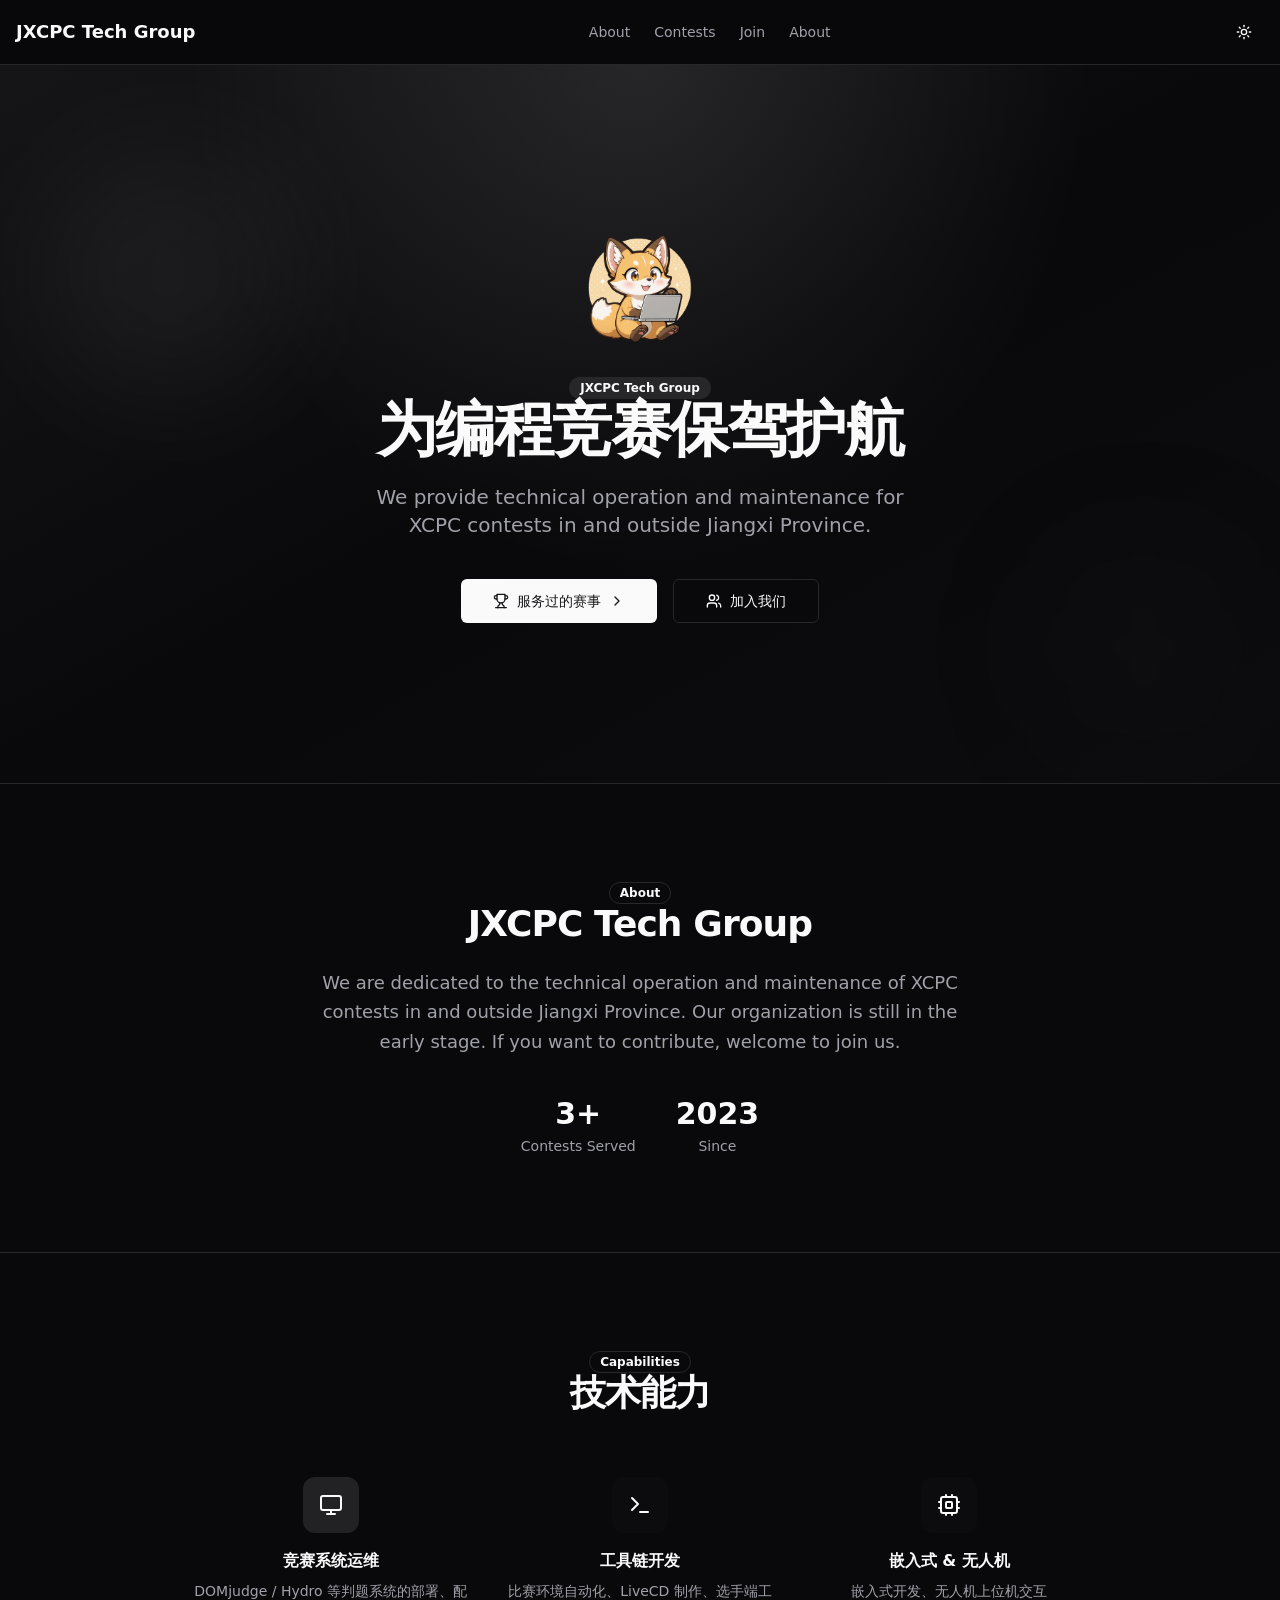
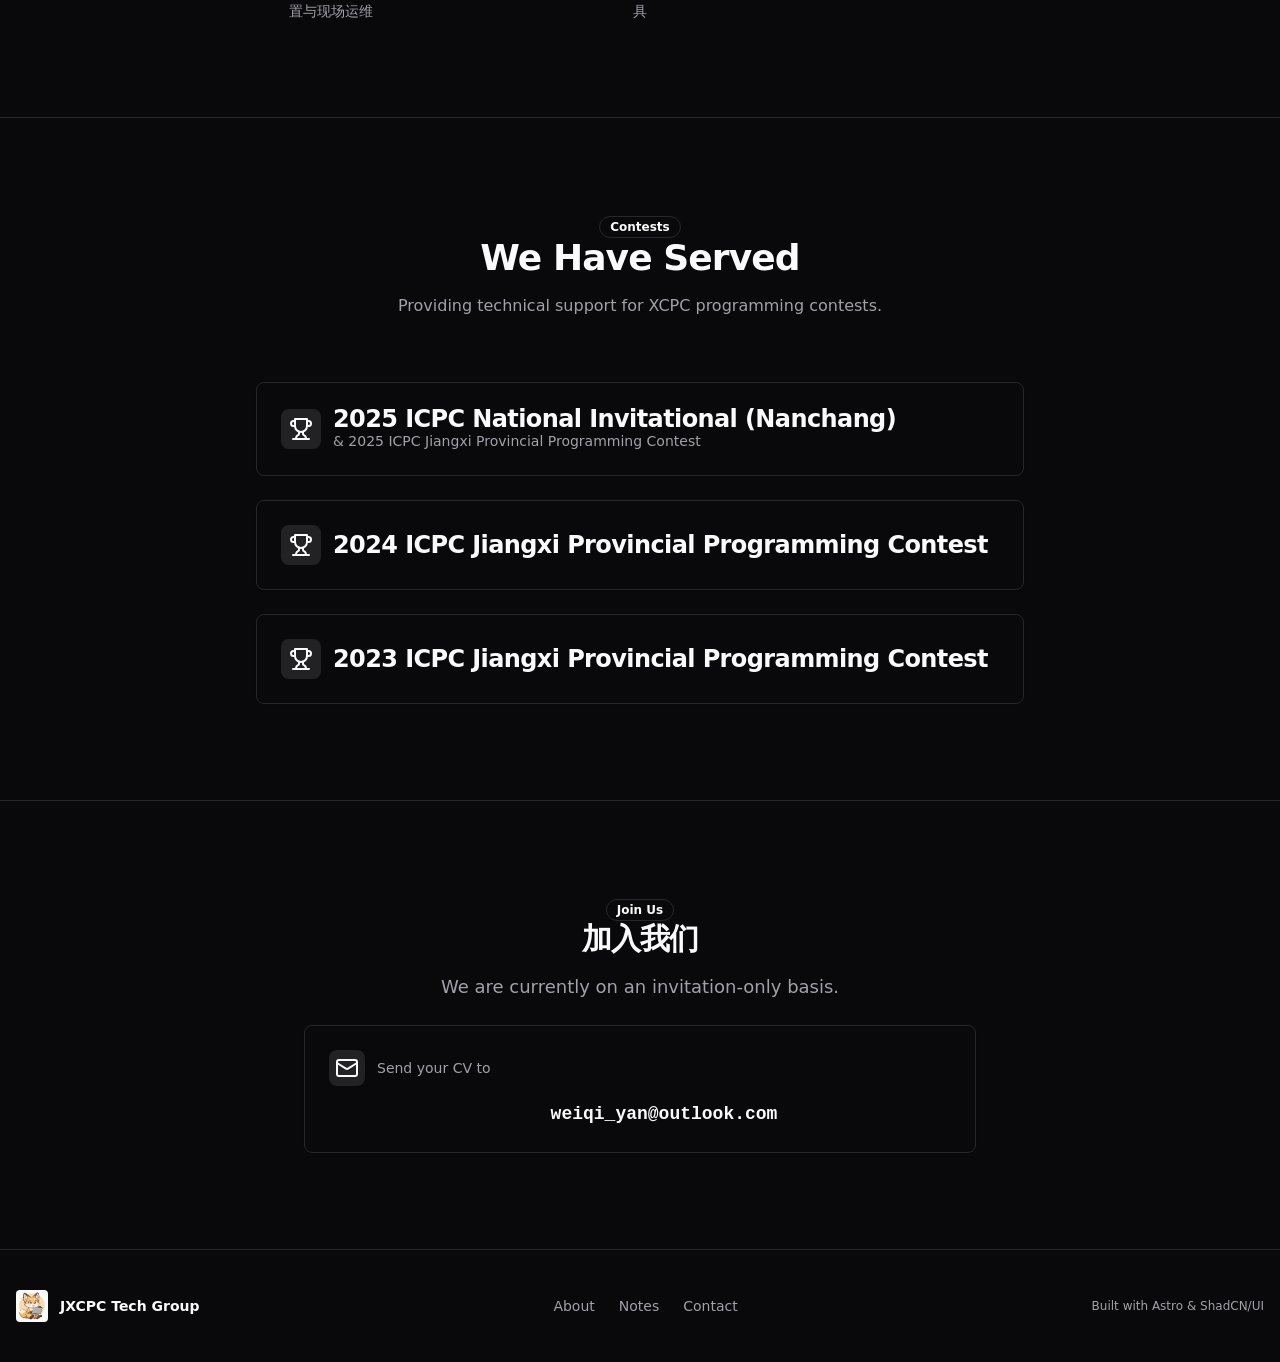
==== index.html @ 52842a0a "deploy: ci: trigger deployment test microlyr/FOXOps-dev@e38466670fc42e8134870700d2d52cbead68cd26" ====
<!DOCTYPE html><html lang="zh-CN" class="dark"> <head><meta charset="UTF-8"><meta name="viewport" content="width=device-width, initial-scale=1.0"><meta name="description" content="JXCPC Tech Group — Technical operations for XCPC programming contests in Jiangxi Province"><title>JXCPC Tech Group</title><link rel="icon" type="image/svg+xml" href="/favicon.svg"><script>
      const t = localStorage.getItem('theme');
      if (t === 'light') document.documentElement.classList.remove('dark');
    </script><link rel="stylesheet" href="/_astro/about.Cbs96BTt.css"></head> <body class="min-h-screen bg-background text-foreground antialiased">  <header class="sticky top-0 z-50 w-full border-b bg-background/95 backdrop-blur supports-[backdrop-filter]:bg-background/60"> <div class="container mx-auto flex h-16 items-center justify-between px-4"> <a href="/" class="flex items-center gap-2 font-bold text-lg"> <span>JXCPC Tech Group</span> </a> <nav class="hidden md:flex items-center gap-6 text-sm font-medium text-muted-foreground"> <a href="/#about" class="hover:text-foreground transition-colors">About</a> <a href="/#contests" class="hover:text-foreground transition-colors">Contests</a> <a href="/#join" class="hover:text-foreground transition-colors">Join</a> <a href="/about" class="hover:text-foreground transition-colors">About</a> </nav> <div class="flex items-center gap-2"> <style>astro-island,astro-slot,astro-static-slot{display:contents}</style><script>(()=>{var e=async t=>{await(await t())()};(self.Astro||(self.Astro={})).load=e;window.dispatchEvent(new Event("astro:load"));})();;(()=>{var A=Object.defineProperty;var g=(i,o,a)=>o in i?A(i,o,{enumerable:!0,configurable:!0,writable:!0,value:a}):i[o]=a;var d=(i,o,a)=>g(i,typeof o!="symbol"?o+"":o,a);{let i={0:t=>m(t),1:t=>a(t),2:t=>new RegExp(t),3:t=>new Date(t),4:t=>new Map(a(t)),5:t=>new Set(a(t)),6:t=>BigInt(t),7:t=>new URL(t),8:t=>new Uint8Array(t),9:t=>new Uint16Array(t),10:t=>new Uint32Array(t),11:t=>1/0*t},o=t=>{let[l,e]=t;return l in i?i[l](e):void 0},a=t=>t.map(o),m=t=>typeof t!="object"||t===null?t:Object.fromEntries(Object.entries(t).map(([l,e])=>[l,o(e)]));class y extends HTMLElement{constructor(){super(...arguments);d(this,"Component");d(this,"hydrator");d(this,"hydrate",async()=>{var b;if(!this.hydrator||!this.isConnected)return;let e=(b=this.parentElement)==null?void 0:b.closest("astro-island[ssr]");if(e){e.addEventListener("astro:hydrate",this.hydrate,{once:!0});return}let c=this.querySelectorAll("astro-slot"),n={},h=this.querySelectorAll("template[data-astro-template]");for(let r of h){let s=r.closest(this.tagName);s!=null&&s.isSameNode(this)&&(n[r.getAttribute("data-astro-template")||"default"]=r.innerHTML,r.remove())}for(let r of c){let s=r.closest(this.tagName);s!=null&&s.isSameNode(this)&&(n[r.getAttribute("name")||"default"]=r.innerHTML)}let p;try{p=this.hasAttribute("props")?m(JSON.parse(this.getAttribute("props"))):{}}catch(r){let s=this.getAttribute("component-url")||"<unknown>",v=this.getAttribute("component-export");throw v&&(s+=` (export ${v})`),console.error(`[hydrate] Error parsing props for component ${s}`,this.getAttribute("props"),r),r}let u;await this.hydrator(this)(this.Component,p,n,{client:this.getAttribute("client")}),this.removeAttribute("ssr"),this.dispatchEvent(new CustomEvent("astro:hydrate"))});d(this,"unmount",()=>{this.isConnected||this.dispatchEvent(new CustomEvent("astro:unmount"))})}disconnectedCallback(){document.removeEventListener("astro:after-swap",this.unmount),document.addEventListener("astro:after-swap",this.unmount,{once:!0})}connectedCallback(){if(!this.hasAttribute("await-children")||document.readyState==="interactive"||document.readyState==="complete")this.childrenConnectedCallback();else{let e=()=>{document.removeEventListener("DOMContentLoaded",e),c.disconnect(),this.childrenConnectedCallback()},c=new MutationObserver(()=>{var n;((n=this.lastChild)==null?void 0:n.nodeType)===Node.COMMENT_NODE&&this.lastChild.nodeValue==="astro:end"&&(this.lastChild.remove(),e())});c.observe(this,{childList:!0}),document.addEventListener("DOMContentLoaded",e)}}async childrenConnectedCallback(){let e=this.getAttribute("before-hydration-url");e&&await import(e),this.start()}async start(){let e=JSON.parse(this.getAttribute("opts")),c=this.getAttribute("client");if(Astro[c]===void 0){window.addEventListener(`astro:${c}`,()=>this.start(),{once:!0});return}try{await Astro[c](async()=>{let n=this.getAttribute("renderer-url"),[h,{default:p}]=await Promise.all([import(this.getAttribute("component-url")),n?import(n):()=>()=>{}]),u=this.getAttribute("component-export")||"default";if(!u.includes("."))this.Component=h[u];else{this.Component=h;for(let f of u.split("."))this.Component=this.Component[f]}return this.hydrator=p,this.hydrate},e,this)}catch(n){console.error(`[astro-island] Error hydrating ${this.getAttribute("component-url")}`,n)}}attributeChangedCallback(){this.hydrate()}}d(y,"observedAttributes",["props"]),customElements.get("astro-island")||customElements.define("astro-island",y)}})();</script><astro-island uid="Z1FHAQc" prefix="r25" component-url="/_astro/ThemeToggle.dCSiNV5o.js" component-export="default" renderer-url="/_astro/client.SWu0E-Mb.js" props="{}" ssr="" client="load" opts="{&quot;name&quot;:&quot;ThemeToggle&quot;,&quot;value&quot;:true}" await-children=""><button class="inline-flex items-center justify-center gap-2 whitespace-nowrap rounded-md text-sm font-medium ring-offset-background transition-colors focus-visible:outline-none focus-visible:ring-2 focus-visible:ring-ring focus-visible:ring-offset-2 disabled:pointer-events-none disabled:opacity-50 [&amp;_svg]:pointer-events-none [&amp;_svg]:size-4 [&amp;_svg]:shrink-0 hover:bg-accent hover:text-accent-foreground h-10 w-10" aria-label="Toggle theme"><svg xmlns="http://www.w3.org/2000/svg" width="24" height="24" viewBox="0 0 24 24" fill="none" stroke="currentColor" stroke-width="2" stroke-linecap="round" stroke-linejoin="round" class="lucide lucide-sun h-5 w-5"><circle cx="12" cy="12" r="4"></circle><path d="M12 2v2"></path><path d="M12 20v2"></path><path d="m4.93 4.93 1.41 1.41"></path><path d="m17.66 17.66 1.41 1.41"></path><path d="M2 12h2"></path><path d="M20 12h2"></path><path d="m6.34 17.66-1.41 1.41"></path><path d="m19.07 4.93-1.41 1.41"></path></svg></button><!--astro:end--></astro-island> </div> </div> </header> <main class="min-h-screen"> <!-- Hero --> <section class="relative overflow-hidden border-b"> <div class="absolute inset-0 bg-gradient-to-br from-primary/5 via-background to-accent/10"></div> <div class="absolute inset-0 bg-[radial-gradient(ellipse_at_top,_var(--tw-gradient-stops))] from-primary/10 via-transparent to-transparent"></div> <!-- 装饰圆点 --> <div class="absolute top-20 left-10 w-64 h-64 bg-primary/5 rounded-full blur-3xl"></div> <div class="absolute bottom-10 right-10 w-48 h-48 bg-accent/10 rounded-full blur-3xl"></div> <div class="container mx-auto px-4 py-32 sm:py-40 relative"> <div class="flex flex-col items-center text-center max-w-3xl mx-auto"> <!-- 狐狸吉祥物 --> <img src="/logo/foxnobg.png" alt="Mascot" class="w-24 h-24 sm:w-32 sm:h-32 object-contain mb-6 animate-bounce-slow"> <div class="inline-flex items-center rounded-full border px-2.5 py-0.5 text-xs font-semibold transition-colors focus:outline-none focus:ring-2 focus:ring-ring focus:ring-offset-2 border-transparent bg-secondary text-secondary-foreground hover:bg-secondary/80">JXCPC Tech Group</div> <h1 class="text-4xl sm:text-6xl font-extrabold tracking-tight text-foreground mb-6 leading-tight">
为编程竞赛<span class="text-primary">保驾护航</span> </h1> <p class="text-lg sm:text-xl text-muted-foreground max-w-xl mb-10 leading-relaxed">
We provide technical operation and maintenance for XCPC contests in and outside Jiangxi Province.
</p> <div class="flex gap-4 flex-wrap justify-center"> <a href="#contests"> <button class="inline-flex items-center justify-center gap-2 whitespace-nowrap text-sm font-medium ring-offset-background transition-colors focus-visible:outline-none focus-visible:ring-2 focus-visible:ring-ring focus-visible:ring-offset-2 disabled:pointer-events-none disabled:opacity-50 [&amp;_svg]:pointer-events-none [&amp;_svg]:size-4 [&amp;_svg]:shrink-0 bg-primary text-primary-foreground hover:bg-primary/90 h-11 rounded-md px-8"> <svg xmlns="http://www.w3.org/2000/svg" width="24" height="24" viewBox="0 0 24 24" fill="none" stroke="currentColor" stroke-width="2" stroke-linecap="round" stroke-linejoin="round" class="lucide lucide-trophy"><path d="M6 9H4.5a2.5 2.5 0 0 1 0-5H6"></path><path d="M18 9h1.5a2.5 2.5 0 0 0 0-5H18"></path><path d="M4 22h16"></path><path d="M10 14.66V17c0 .55-.47.98-.97 1.21C7.85 18.75 7 20.24 7 22"></path><path d="M14 14.66V17c0 .55.47.98.97 1.21C16.15 18.75 17 20.24 17 22"></path><path d="M18 2H6v7a6 6 0 0 0 12 0V2Z"></path></svg>
服务过的赛事
<svg xmlns="http://www.w3.org/2000/svg" width="24" height="24" viewBox="0 0 24 24" fill="none" stroke="currentColor" stroke-width="2" stroke-linecap="round" stroke-linejoin="round" class="lucide lucide-chevron-right"><path d="m9 18 6-6-6-6"></path></svg> </button> </a> <a href="#join"> <button class="inline-flex items-center justify-center gap-2 whitespace-nowrap text-sm font-medium ring-offset-background transition-colors focus-visible:outline-none focus-visible:ring-2 focus-visible:ring-ring focus-visible:ring-offset-2 disabled:pointer-events-none disabled:opacity-50 [&amp;_svg]:pointer-events-none [&amp;_svg]:size-4 [&amp;_svg]:shrink-0 border border-input bg-background hover:bg-accent hover:text-accent-foreground h-11 rounded-md px-8"> <svg xmlns="http://www.w3.org/2000/svg" width="24" height="24" viewBox="0 0 24 24" fill="none" stroke="currentColor" stroke-width="2" stroke-linecap="round" stroke-linejoin="round" class="lucide lucide-users"><path d="M16 21v-2a4 4 0 0 0-4-4H6a4 4 0 0 0-4 4v2"></path><circle cx="9" cy="7" r="4"></circle><path d="M22 21v-2a4 4 0 0 0-3-3.87"></path><path d="M16 3.13a4 4 0 0 1 0 7.75"></path></svg>
加入我们
</button> </a> </div> </div> </div> </section> <!-- About --> <section class="container mx-auto px-4 py-24"> <div class="max-w-3xl mx-auto text-center"> <div class="inline-flex items-center rounded-full border px-2.5 py-0.5 text-xs font-semibold transition-colors focus:outline-none focus:ring-2 focus:ring-ring focus:ring-offset-2 text-foreground">About</div> <h2 class="text-3xl sm:text-4xl font-bold tracking-tight mb-6">
JXCPC Tech Group
</h2> <p class="text-muted-foreground text-lg leading-relaxed max-w-2xl mx-auto">
We are dedicated to the technical operation and maintenance of XCPC contests in and outside Jiangxi Province.
          Our organization is still in the early stage. If you want to contribute, welcome to join us.
</p> <div class="flex justify-center gap-10 mt-10 text-center"> <div> <div class="text-3xl font-bold text-primary">3+</div> <div class="text-sm text-muted-foreground mt-1">Contests Served</div> </div> <div> <div class="text-3xl font-bold text-primary">2023</div> <div class="text-sm text-muted-foreground mt-1">Since</div> </div> </div> </div> </section> <div data-orientation="horizontal" role="none" class="shrink-0 bg-border h-[1px] w-full"></div> <!-- Capabilities --> <section class="container mx-auto px-4 py-24"> <div class="text-center mb-16"> <div class="inline-flex items-center rounded-full border px-2.5 py-0.5 text-xs font-semibold transition-colors focus:outline-none focus:ring-2 focus:ring-ring focus:ring-offset-2 text-foreground">Capabilities</div> <h2 class="text-3xl sm:text-4xl font-bold tracking-tight mb-4">
技术能力
</h2> </div> <div class="grid gap-8 sm:grid-cols-3 max-w-4xl mx-auto"> <div class="text-center"> <div class="w-14 h-14 rounded-xl bg-primary/10 flex items-center justify-center mx-auto mb-4"> <svg xmlns="http://www.w3.org/2000/svg" width="24" height="24" viewBox="0 0 24 24" fill="none" stroke="currentColor" stroke-width="2" stroke-linecap="round" stroke-linejoin="round" class="lucide lucide-monitor"><rect width="20" height="14" x="2" y="3" rx="2"></rect><line x1="8" x2="16" y1="21" y2="21"></line><line x1="12" x2="12" y1="17" y2="21"></line></svg> </div> <h3 class="font-semibold mb-2">竞赛系统运维</h3> <p class="text-sm text-muted-foreground">DOMjudge / Hydro 等判题系统的部署、配置与现场运维</p> </div> <div class="text-center"> <div class="w-14 h-14 rounded-xl bg-accent/10 flex items-center justify-center mx-auto mb-4"> <svg xmlns="http://www.w3.org/2000/svg" width="24" height="24" viewBox="0 0 24 24" fill="none" stroke="currentColor" stroke-width="2" stroke-linecap="round" stroke-linejoin="round" class="lucide lucide-terminal"><polyline points="4 17 10 11 4 5"></polyline><line x1="12" x2="20" y1="19" y2="19"></line></svg> </div> <h3 class="font-semibold mb-2">工具链开发</h3> <p class="text-sm text-muted-foreground">比赛环境自动化、LiveCD 制作、选手端工具</p> </div> <div class="text-center"> <div class="w-14 h-14 rounded-xl bg-accent/10 flex items-center justify-center mx-auto mb-4"> <svg xmlns="http://www.w3.org/2000/svg" width="24" height="24" viewBox="0 0 24 24" fill="none" stroke="currentColor" stroke-width="2" stroke-linecap="round" stroke-linejoin="round" class="lucide lucide-cpu"><rect width="16" height="16" x="4" y="4" rx="2"></rect><rect width="6" height="6" x="9" y="9" rx="1"></rect><path d="M15 2v2"></path><path d="M15 20v2"></path><path d="M2 15h2"></path><path d="M2 9h2"></path><path d="M20 15h2"></path><path d="M20 9h2"></path><path d="M9 2v2"></path><path d="M9 20v2"></path></svg> </div> <h3 class="font-semibold mb-2">嵌入式 & 无人机</h3> <p class="text-sm text-muted-foreground">嵌入式开发、无人机上位机交互</p> </div> </div> </section> <div data-orientation="horizontal" role="none" class="shrink-0 bg-border h-[1px] w-full"></div> <!-- Contests Served --> <section id="contests" class="container mx-auto px-4 py-24"> <div class="text-center mb-16"> <div class="inline-flex items-center rounded-full border px-2.5 py-0.5 text-xs font-semibold transition-colors focus:outline-none focus:ring-2 focus:ring-ring focus:ring-offset-2 text-foreground">Contests</div> <h2 class="text-3xl sm:text-4xl font-bold tracking-tight mb-4">
We Have Served
</h2> <p class="text-muted-foreground max-w-xl mx-auto">
Providing technical support for XCPC programming contests.
</p> </div> <div class="grid gap-6 max-w-3xl mx-auto"> <div class="rounded-lg border bg-card text-card-foreground shadow-sm"> <div class="flex flex-col space-y-1.5 p-6"> <div class="flex items-center gap-3"> <div class="w-10 h-10 rounded-lg bg-primary/10 flex items-center justify-center shrink-0"> <svg xmlns="http://www.w3.org/2000/svg" width="24" height="24" viewBox="0 0 24 24" fill="none" stroke="currentColor" stroke-width="2" stroke-linecap="round" stroke-linejoin="round" class="lucide lucide-trophy"><path d="M6 9H4.5a2.5 2.5 0 0 1 0-5H6"></path><path d="M18 9h1.5a2.5 2.5 0 0 0 0-5H18"></path><path d="M4 22h16"></path><path d="M10 14.66V17c0 .55-.47.98-.97 1.21C7.85 18.75 7 20.24 7 22"></path><path d="M14 14.66V17c0 .55.47.98.97 1.21C16.15 18.75 17 20.24 17 22"></path><path d="M18 2H6v7a6 6 0 0 0 12 0V2Z"></path></svg> </div> <div> <div class="text-2xl font-semibold leading-none tracking-tight">2025 ICPC National Invitational (Nanchang)</div> <div class="text-sm text-muted-foreground">&amp; 2025 ICPC Jiangxi Provincial Programming Contest</div> </div> </div> </div> </div> <div class="rounded-lg border bg-card text-card-foreground shadow-sm"> <div class="flex flex-col space-y-1.5 p-6"> <div class="flex items-center gap-3"> <div class="w-10 h-10 rounded-lg bg-primary/10 flex items-center justify-center shrink-0"> <svg xmlns="http://www.w3.org/2000/svg" width="24" height="24" viewBox="0 0 24 24" fill="none" stroke="currentColor" stroke-width="2" stroke-linecap="round" stroke-linejoin="round" class="lucide lucide-trophy"><path d="M6 9H4.5a2.5 2.5 0 0 1 0-5H6"></path><path d="M18 9h1.5a2.5 2.5 0 0 0 0-5H18"></path><path d="M4 22h16"></path><path d="M10 14.66V17c0 .55-.47.98-.97 1.21C7.85 18.75 7 20.24 7 22"></path><path d="M14 14.66V17c0 .55.47.98.97 1.21C16.15 18.75 17 20.24 17 22"></path><path d="M18 2H6v7a6 6 0 0 0 12 0V2Z"></path></svg> </div> <div> <div class="text-2xl font-semibold leading-none tracking-tight">2024 ICPC Jiangxi Provincial Programming Contest</div> </div> </div> </div> </div> <div class="rounded-lg border bg-card text-card-foreground shadow-sm"> <div class="flex flex-col space-y-1.5 p-6"> <div class="flex items-center gap-3"> <div class="w-10 h-10 rounded-lg bg-primary/10 flex items-center justify-center shrink-0"> <svg xmlns="http://www.w3.org/2000/svg" width="24" height="24" viewBox="0 0 24 24" fill="none" stroke="currentColor" stroke-width="2" stroke-linecap="round" stroke-linejoin="round" class="lucide lucide-trophy"><path d="M6 9H4.5a2.5 2.5 0 0 1 0-5H6"></path><path d="M18 9h1.5a2.5 2.5 0 0 0 0-5H18"></path><path d="M4 22h16"></path><path d="M10 14.66V17c0 .55-.47.98-.97 1.21C7.85 18.75 7 20.24 7 22"></path><path d="M14 14.66V17c0 .55.47.98.97 1.21C16.15 18.75 17 20.24 17 22"></path><path d="M18 2H6v7a6 6 0 0 0 12 0V2Z"></path></svg> </div> <div> <div class="text-2xl font-semibold leading-none tracking-tight">2023 ICPC Jiangxi Provincial Programming Contest</div> </div> </div> </div> </div> </div> </section> <div data-orientation="horizontal" role="none" class="shrink-0 bg-border h-[1px] w-full"></div> <!-- Join Us --> <section id="join" class="container mx-auto px-4 py-24"> <div class="max-w-2xl mx-auto text-center"> <div class="inline-flex items-center rounded-full border px-2.5 py-0.5 text-xs font-semibold transition-colors focus:outline-none focus:ring-2 focus:ring-ring focus:ring-offset-2 text-foreground">Join Us</div> <h2 class="text-3xl font-bold tracking-tight mb-4">加入我们</h2> <p class="text-muted-foreground text-lg mb-6">
We are currently on an invitation-only basis.
</p> <div class="rounded-lg border bg-card text-card-foreground shadow-sm"> <div class="flex flex-col space-y-1.5 p-6"> <div class="flex items-center gap-3 mb-2"> <div class="w-9 h-9 rounded-lg bg-primary/10 flex items-center justify-center"> <svg xmlns="http://www.w3.org/2000/svg" width="24" height="24" viewBox="0 0 24 24" fill="none" stroke="currentColor" stroke-width="2" stroke-linecap="round" stroke-linejoin="round" class="lucide lucide-mail"><rect width="20" height="16" x="2" y="4" rx="2"></rect><path d="m22 7-8.97 5.7a1.94 1.94 0 0 1-2.06 0L2 7"></path></svg> </div> <span class="text-sm text-muted-foreground">Send your CV to</span> </div> <a href="mailto:weiqi_yan@outlook.com" class="text-lg font-mono font-semibold text-primary hover:underline pl-12">
weiqi_yan@outlook.com
</a> </div> </div> </div> </section> <!-- Footer --> <footer class="border-t"> <div class="container mx-auto px-4 py-10 flex flex-col sm:flex-row items-center justify-between gap-4"> <div class="flex items-center gap-3"> <img src="/logo/origin-min.png" alt="Logo" class="h-8 w-8 object-contain rounded"> <span class="text-sm font-semibold">JXCPC Tech Group</span> </div> <div class="flex items-center gap-6 text-sm text-muted-foreground"> <a href="/about" class="hover:text-foreground transition-colors">About</a> <a href="/notes" class="hover:text-foreground transition-colors">Notes</a> <a href="mailto:weiqi_yan@outlook.com" class="hover:text-foreground transition-colors">Contact</a> </div> <p class="text-xs text-muted-foreground">
Built with Astro &amp; ShadCN/UI
</p> </div> </footer> </main>  </body></html>
---- _astro/about.Cbs96BTt.css ----
*,:before,:after{--tw-border-spacing-x: 0;--tw-border-spacing-y: 0;--tw-translate-x: 0;--tw-translate-y: 0;--tw-rotate: 0;--tw-skew-x: 0;--tw-skew-y: 0;--tw-scale-x: 1;--tw-scale-y: 1;--tw-pan-x: ;--tw-pan-y: ;--tw-pinch-zoom: ;--tw-scroll-snap-strictness: proximity;--tw-gradient-from-position: ;--tw-gradient-via-position: ;--tw-gradient-to-position: ;--tw-ordinal: ;--tw-slashed-zero: ;--tw-numeric-figure: ;--tw-numeric-spacing: ;--tw-numeric-fraction: ;--tw-ring-inset: ;--tw-ring-offset-width: 0px;--tw-ring-offset-color: #fff;--tw-ring-color: rgb(59 130 246 / .5);--tw-ring-offset-shadow: 0 0 #0000;--tw-ring-shadow: 0 0 #0000;--tw-shadow: 0 0 #0000;--tw-shadow-colored: 0 0 #0000;--tw-blur: ;--tw-brightness: ;--tw-contrast: ;--tw-grayscale: ;--tw-hue-rotate: ;--tw-invert: ;--tw-saturate: ;--tw-sepia: ;--tw-drop-shadow: ;--tw-backdrop-blur: ;--tw-backdrop-brightness: ;--tw-backdrop-contrast: ;--tw-backdrop-grayscale: ;--tw-backdrop-hue-rotate: ;--tw-backdrop-invert: ;--tw-backdrop-opacity: ;--tw-backdrop-saturate: ;--tw-backdrop-sepia: ;--tw-contain-size: ;--tw-contain-layout: ;--tw-contain-paint: ;--tw-contain-style: }::backdrop{--tw-border-spacing-x: 0;--tw-border-spacing-y: 0;--tw-translate-x: 0;--tw-translate-y: 0;--tw-rotate: 0;--tw-skew-x: 0;--tw-skew-y: 0;--tw-scale-x: 1;--tw-scale-y: 1;--tw-pan-x: ;--tw-pan-y: ;--tw-pinch-zoom: ;--tw-scroll-snap-strictness: proximity;--tw-gradient-from-position: ;--tw-gradient-via-position: ;--tw-gradient-to-position: ;--tw-ordinal: ;--tw-slashed-zero: ;--tw-numeric-figure: ;--tw-numeric-spacing: ;--tw-numeric-fraction: ;--tw-ring-inset: ;--tw-ring-offset-width: 0px;--tw-ring-offset-color: #fff;--tw-ring-color: rgb(59 130 246 / .5);--tw-ring-offset-shadow: 0 0 #0000;--tw-ring-shadow: 0 0 #0000;--tw-shadow: 0 0 #0000;--tw-shadow-colored: 0 0 #0000;--tw-blur: ;--tw-brightness: ;--tw-contrast: ;--tw-grayscale: ;--tw-hue-rotate: ;--tw-invert: ;--tw-saturate: ;--tw-sepia: ;--tw-drop-shadow: ;--tw-backdrop-blur: ;--tw-backdrop-brightness: ;--tw-backdrop-contrast: ;--tw-backdrop-grayscale: ;--tw-backdrop-hue-rotate: ;--tw-backdrop-invert: ;--tw-backdrop-opacity: ;--tw-backdrop-saturate: ;--tw-backdrop-sepia: ;--tw-contain-size: ;--tw-contain-layout: ;--tw-contain-paint: ;--tw-contain-style: }*,:before,:after{box-sizing:border-box;border-width:0;border-style:solid;border-color:#e5e7eb}:before,:after{--tw-content: ""}html,:host{line-height:1.5;-webkit-text-size-adjust:100%;-moz-tab-size:4;-o-tab-size:4;tab-size:4;font-family:ui-sans-serif,system-ui,sans-serif,"Apple Color Emoji","Segoe UI Emoji",Segoe UI Symbol,"Noto Color Emoji";font-feature-settings:normal;font-variation-settings:normal;-webkit-tap-highlight-color:transparent}body{margin:0;line-height:inherit}hr{height:0;color:inherit;border-top-width:1px}abbr:where([title]){-webkit-text-decoration:underline dotted;text-decoration:underline dotted}h1,h2,h3,h4,h5,h6{font-size:inherit;font-weight:inherit}a{color:inherit;text-decoration:inherit}b,strong{font-weight:bolder}code,kbd,samp,pre{font-family:ui-monospace,SFMono-Regular,Menlo,Monaco,Consolas,Liberation Mono,Courier New,monospace;font-feature-settings:normal;font-variation-settings:normal;font-size:1em}small{font-size:80%}sub,sup{font-size:75%;line-height:0;position:relative;vertical-align:baseline}sub{bottom:-.25em}sup{top:-.5em}table{text-indent:0;border-color:inherit;border-collapse:collapse}button,input,optgroup,select,textarea{font-family:inherit;font-feature-settings:inherit;font-variation-settings:inherit;font-size:100%;font-weight:inherit;line-height:inherit;letter-spacing:inherit;color:inherit;margin:0;padding:0}button,select{text-transform:none}button,input:where([type=button]),input:where([type=reset]),input:where([type=submit]){-webkit-appearance:button;background-color:transparent;background-image:none}:-moz-focusring{outline:auto}:-moz-ui-invalid{box-shadow:none}progress{vertical-align:baseline}::-webkit-inner-spin-button,::-webkit-outer-spin-button{height:auto}[type=search]{-webkit-appearance:textfield;outline-offset:-2px}::-webkit-search-decoration{-webkit-appearance:none}::-webkit-file-upload-button{-webkit-appearance:button;font:inherit}summary{display:list-item}blockquote,dl,dd,h1,h2,h3,h4,h5,h6,hr,figure,p,pre{margin:0}fieldset{margin:0;padding:0}legend{padding:0}ol,ul,menu{list-style:none;margin:0;padding:0}dialog{padding:0}textarea{resize:vertical}input::-moz-placeholder,textarea::-moz-placeholder{opacity:1;color:#9ca3af}input::placeholder,textarea::placeholder{opacity:1;color:#9ca3af}button,[role=button]{cursor:pointer}:disabled{cursor:default}img,svg,video,canvas,audio,iframe,embed,object{display:block;vertical-align:middle}img,video{max-width:100%;height:auto}[hidden]:where(:not([hidden=until-found])){display:none}:root{--background: 0 0% 100%;--foreground: 240 10% 3.9%;--card: 0 0% 100%;--card-foreground: 240 10% 3.9%;--popover: 0 0% 100%;--popover-foreground: 240 10% 3.9%;--primary: 240 5.9% 10%;--primary-foreground: 0 0% 98%;--secondary: 240 4.8% 95.9%;--secondary-foreground: 240 5.9% 10%;--muted: 240 4.8% 95.9%;--muted-foreground: 240 3.8% 46.1%;--accent: 240 4.8% 95.9%;--accent-foreground: 240 5.9% 10%;--destructive: 0 84.2% 60.2%;--destructive-foreground: 0 0% 98%;--border: 240 5.9% 90%;--input: 240 5.9% 90%;--ring: 240 5.9% 10%;--radius: .5rem}.\!dark{--background: 240 10% 3.9% !important;--foreground: 0 0% 98% !important;--card: 240 10% 3.9% !important;--card-foreground: 0 0% 98% !important;--popover: 240 10% 3.9% !important;--popover-foreground: 0 0% 98% !important;--primary: 0 0% 98% !important;--primary-foreground: 240 5.9% 10% !important;--secondary: 240 3.7% 15.9% !important;--secondary-foreground: 0 0% 98% !important;--muted: 240 3.7% 15.9% !important;--muted-foreground: 240 5% 64.9% !important;--accent: 240 3.7% 15.9% !important;--accent-foreground: 0 0% 98% !important;--destructive: 0 62.8% 30.6% !important;--destructive-foreground: 0 0% 98% !important;--border: 240 3.7% 15.9% !important;--input: 240 3.7% 15.9% !important;--ring: 240 4.9% 83.9% !important}.dark{--background: 240 10% 3.9%;--foreground: 0 0% 98%;--card: 240 10% 3.9%;--card-foreground: 0 0% 98%;--popover: 240 10% 3.9%;--popover-foreground: 0 0% 98%;--primary: 0 0% 98%;--primary-foreground: 240 5.9% 10%;--secondary: 240 3.7% 15.9%;--secondary-foreground: 0 0% 98%;--muted: 240 3.7% 15.9%;--muted-foreground: 240 5% 64.9%;--accent: 240 3.7% 15.9%;--accent-foreground: 0 0% 98%;--destructive: 0 62.8% 30.6%;--destructive-foreground: 0 0% 98%;--border: 240 3.7% 15.9%;--input: 240 3.7% 15.9%;--ring: 240 4.9% 83.9%}*{border-color:hsl(var(--border))}body{background-color:hsl(var(--background));color:hsl(var(--foreground));font-feature-settings:"rlig" 1,"calt" 1}.container{width:100%;margin-right:auto;margin-left:auto;padding-right:2rem;padding-left:2rem}@media (min-width: 1400px){.container{max-width:1400px}}.static{position:static}.absolute{position:absolute}.relative{position:relative}.sticky{position:sticky}.inset-0{inset:0}.bottom-10{bottom:2.5rem}.left-10{left:2.5rem}.right-10{right:2.5rem}.top-0{top:0}.top-20{top:5rem}.z-50{z-index:50}.mx-auto{margin-left:auto;margin-right:auto}.mb-10{margin-bottom:2.5rem}.mb-12{margin-bottom:3rem}.mb-16{margin-bottom:4rem}.mb-2{margin-bottom:.5rem}.mb-4{margin-bottom:1rem}.mb-6{margin-bottom:1.5rem}.mb-8{margin-bottom:2rem}.mt-1{margin-top:.25rem}.mt-10{margin-top:2.5rem}.mt-12{margin-top:3rem}.inline-block{display:inline-block}.flex{display:flex}.inline-flex{display:inline-flex}.grid{display:grid}.hidden{display:none}.h-10{height:2.5rem}.h-11{height:2.75rem}.h-14{height:3.5rem}.h-16{height:4rem}.h-24{height:6rem}.h-4{height:1rem}.h-48{height:12rem}.h-5{height:1.25rem}.h-64{height:16rem}.h-7{height:1.75rem}.h-8{height:2rem}.h-9{height:2.25rem}.h-\[1px\]{height:1px}.h-full{height:100%}.min-h-screen{min-height:100vh}.w-10{width:2.5rem}.w-14{width:3.5rem}.w-24{width:6rem}.w-4{width:1rem}.w-48{width:12rem}.w-5{width:1.25rem}.w-64{width:16rem}.w-7{width:1.75rem}.w-8{width:2rem}.w-9{width:2.25rem}.w-\[1px\]{width:1px}.w-full{width:100%}.max-w-2xl{max-width:42rem}.max-w-3xl{max-width:48rem}.max-w-4xl{max-width:56rem}.max-w-none{max-width:none}.max-w-xl{max-width:36rem}.shrink-0{flex-shrink:0}@keyframes bounce-slow{0%,to{transform:translateY(0)}50%{transform:translateY(-8px)}}.animate-bounce-slow{animation:bounce-slow 3s ease-in-out infinite}.list-inside{list-style-position:inside}.list-disc{list-style-type:disc}.flex-col{flex-direction:column}.flex-wrap{flex-wrap:wrap}.items-center{align-items:center}.justify-center{justify-content:center}.justify-between{justify-content:space-between}.gap-10{gap:2.5rem}.gap-2{gap:.5rem}.gap-3{gap:.75rem}.gap-4{gap:1rem}.gap-6{gap:1.5rem}.gap-8{gap:2rem}.space-y-1\.5>:not([hidden])~:not([hidden]){--tw-space-y-reverse: 0;margin-top:calc(.375rem * calc(1 - var(--tw-space-y-reverse)));margin-bottom:calc(.375rem * var(--tw-space-y-reverse))}.space-y-2>:not([hidden])~:not([hidden]){--tw-space-y-reverse: 0;margin-top:calc(.5rem * calc(1 - var(--tw-space-y-reverse)));margin-bottom:calc(.5rem * var(--tw-space-y-reverse))}.space-y-6>:not([hidden])~:not([hidden]){--tw-space-y-reverse: 0;margin-top:calc(1.5rem * calc(1 - var(--tw-space-y-reverse)));margin-bottom:calc(1.5rem * var(--tw-space-y-reverse))}.overflow-hidden{overflow:hidden}.whitespace-nowrap{white-space:nowrap}.rounded{border-radius:.25rem}.rounded-full{border-radius:9999px}.rounded-lg{border-radius:var(--radius)}.rounded-md{border-radius:calc(var(--radius) - 2px)}.rounded-xl{border-radius:.75rem}.border{border-width:1px}.border-b{border-bottom-width:1px}.border-t{border-top-width:1px}.border-input{border-color:hsl(var(--input))}.border-transparent{border-color:transparent}.bg-accent\/10{background-color:hsl(var(--accent) / .1)}.bg-background{background-color:hsl(var(--background))}.bg-background\/95{background-color:hsl(var(--background) / .95)}.bg-border{background-color:hsl(var(--border))}.bg-card{background-color:hsl(var(--card))}.bg-destructive{background-color:hsl(var(--destructive))}.bg-primary{background-color:hsl(var(--primary))}.bg-primary\/10{background-color:hsl(var(--primary) / .1)}.bg-primary\/5{background-color:hsl(var(--primary) / .05)}.bg-secondary{background-color:hsl(var(--secondary))}.bg-\[radial-gradient\(ellipse_at_top\,_var\(--tw-gradient-stops\)\)\]{background-image:radial-gradient(ellipse at top,var(--tw-gradient-stops))}.bg-gradient-to-br{background-image:linear-gradient(to bottom right,var(--tw-gradient-stops))}.from-primary\/10{--tw-gradient-from: hsl(var(--primary) / .1) var(--tw-gradient-from-position);--tw-gradient-to: hsl(var(--primary) / 0) var(--tw-gradient-to-position);--tw-gradient-stops: var(--tw-gradient-from), var(--tw-gradient-to)}.from-primary\/5{--tw-gradient-from: hsl(var(--primary) / .05) var(--tw-gradient-from-position);--tw-gradient-to: hsl(var(--primary) / 0) var(--tw-gradient-to-position);--tw-gradient-stops: var(--tw-gradient-from), var(--tw-gradient-to)}.via-background{--tw-gradient-to: hsl(var(--background) / 0) var(--tw-gradient-to-position);--tw-gradient-stops: var(--tw-gradient-from), hsl(var(--background)) var(--tw-gradient-via-position), var(--tw-gradient-to)}.via-transparent{--tw-gradient-to: rgb(0 0 0 / 0) var(--tw-gradient-to-position);--tw-gradient-stops: var(--tw-gradient-from), transparent var(--tw-gradient-via-position), var(--tw-gradient-to)}.to-accent\/10{--tw-gradient-to: hsl(var(--accent) / .1) var(--tw-gradient-to-position)}.to-transparent{--tw-gradient-to: transparent var(--tw-gradient-to-position)}.object-contain{-o-object-fit:contain;object-fit:contain}.p-6{padding:1.5rem}.px-2\.5{padding-left:.625rem;padding-right:.625rem}.px-3{padding-left:.75rem;padding-right:.75rem}.px-4{padding-left:1rem;padding-right:1rem}.px-8{padding-left:2rem;padding-right:2rem}.py-0\.5{padding-top:.125rem;padding-bottom:.125rem}.py-1\.5{padding-top:.375rem;padding-bottom:.375rem}.py-10{padding-top:2.5rem;padding-bottom:2.5rem}.py-2{padding-top:.5rem;padding-bottom:.5rem}.py-24{padding-top:6rem;padding-bottom:6rem}.py-32{padding-top:8rem;padding-bottom:8rem}.py-8{padding-top:2rem;padding-bottom:2rem}.pl-12{padding-left:3rem}.pt-0{padding-top:0}.text-left{text-align:left}.text-center{text-align:center}.font-mono{font-family:ui-monospace,SFMono-Regular,Menlo,Monaco,Consolas,Liberation Mono,Courier New,monospace}.text-2xl{font-size:1.5rem;line-height:2rem}.text-3xl{font-size:1.875rem;line-height:2.25rem}.text-4xl{font-size:2.25rem;line-height:2.5rem}.text-lg{font-size:1.125rem;line-height:1.75rem}.text-sm{font-size:.875rem;line-height:1.25rem}.text-xs{font-size:.75rem;line-height:1rem}.font-bold{font-weight:700}.font-extrabold{font-weight:800}.font-medium{font-weight:500}.font-semibold{font-weight:600}.leading-none{line-height:1}.leading-relaxed{line-height:1.625}.leading-tight{line-height:1.25}.tracking-tight{letter-spacing:-.025em}.text-accent-foreground{color:hsl(var(--accent-foreground))}.text-card-foreground{color:hsl(var(--card-foreground))}.text-destructive-foreground{color:hsl(var(--destructive-foreground))}.text-foreground{color:hsl(var(--foreground))}.text-muted-foreground{color:hsl(var(--muted-foreground))}.text-primary{color:hsl(var(--primary))}.text-primary-foreground{color:hsl(var(--primary-foreground))}.text-secondary-foreground{color:hsl(var(--secondary-foreground))}.underline-offset-4{text-underline-offset:4px}.antialiased{-webkit-font-smoothing:antialiased;-moz-osx-font-smoothing:grayscale}.shadow-sm{--tw-shadow: 0 1px 2px 0 rgb(0 0 0 / .05);--tw-shadow-colored: 0 1px 2px 0 var(--tw-shadow-color);box-shadow:var(--tw-ring-offset-shadow, 0 0 #0000),var(--tw-ring-shadow, 0 0 #0000),var(--tw-shadow)}.outline{outline-style:solid}.ring-offset-background{--tw-ring-offset-color: hsl(var(--background))}.blur-3xl{--tw-blur: blur(64px);filter:var(--tw-blur) var(--tw-brightness) var(--tw-contrast) var(--tw-grayscale) var(--tw-hue-rotate) var(--tw-invert) var(--tw-saturate) var(--tw-sepia) var(--tw-drop-shadow)}.backdrop-blur{--tw-backdrop-blur: blur(8px);backdrop-filter:var(--tw-backdrop-blur) var(--tw-backdrop-brightness) var(--tw-backdrop-contrast) var(--tw-backdrop-grayscale) var(--tw-backdrop-hue-rotate) var(--tw-backdrop-invert) var(--tw-backdrop-opacity) var(--tw-backdrop-saturate) var(--tw-backdrop-sepia)}.backdrop-filter{backdrop-filter:var(--tw-backdrop-blur) var(--tw-backdrop-brightness) var(--tw-backdrop-contrast) var(--tw-backdrop-grayscale) var(--tw-backdrop-hue-rotate) var(--tw-backdrop-invert) var(--tw-backdrop-opacity) var(--tw-backdrop-saturate) var(--tw-backdrop-sepia)}.transition-colors{transition-property:color,background-color,border-color,text-decoration-color,fill,stroke;transition-timing-function:cubic-bezier(.4,0,.2,1);transition-duration:.15s}@keyframes enter{0%{opacity:var(--tw-enter-opacity, 1);transform:translate3d(var(--tw-enter-translate-x, 0),var(--tw-enter-translate-y, 0),0) scale3d(var(--tw-enter-scale, 1),var(--tw-enter-scale, 1),var(--tw-enter-scale, 1)) rotate(var(--tw-enter-rotate, 0))}}@keyframes exit{to{opacity:var(--tw-exit-opacity, 1);transform:translate3d(var(--tw-exit-translate-x, 0),var(--tw-exit-translate-y, 0),0) scale3d(var(--tw-exit-scale, 1),var(--tw-exit-scale, 1),var(--tw-exit-scale, 1)) rotate(var(--tw-exit-rotate, 0))}}.hover\:bg-accent:hover{background-color:hsl(var(--accent))}.hover\:bg-destructive\/80:hover{background-color:hsl(var(--destructive) / .8)}.hover\:bg-destructive\/90:hover{background-color:hsl(var(--destructive) / .9)}.hover\:bg-primary\/80:hover{background-color:hsl(var(--primary) / .8)}.hover\:bg-primary\/90:hover{background-color:hsl(var(--primary) / .9)}.hover\:bg-secondary\/80:hover{background-color:hsl(var(--secondary) / .8)}.hover\:text-accent-foreground:hover{color:hsl(var(--accent-foreground))}.hover\:text-foreground:hover{color:hsl(var(--foreground))}.hover\:text-primary:hover{color:hsl(var(--primary))}.hover\:underline:hover{text-decoration-line:underline}.focus\:outline-none:focus{outline:2px solid transparent;outline-offset:2px}.focus\:ring-2:focus{--tw-ring-offset-shadow: var(--tw-ring-inset) 0 0 0 var(--tw-ring-offset-width) var(--tw-ring-offset-color);--tw-ring-shadow: var(--tw-ring-inset) 0 0 0 calc(2px + var(--tw-ring-offset-width)) var(--tw-ring-color);box-shadow:var(--tw-ring-offset-shadow),var(--tw-ring-shadow),var(--tw-shadow, 0 0 #0000)}.focus\:ring-ring:focus{--tw-ring-color: hsl(var(--ring))}.focus\:ring-offset-2:focus{--tw-ring-offset-width: 2px}.focus-visible\:outline-none:focus-visible{outline:2px solid transparent;outline-offset:2px}.focus-visible\:ring-2:focus-visible{--tw-ring-offset-shadow: var(--tw-ring-inset) 0 0 0 var(--tw-ring-offset-width) var(--tw-ring-offset-color);--tw-ring-shadow: var(--tw-ring-inset) 0 0 0 calc(2px + var(--tw-ring-offset-width)) var(--tw-ring-color);box-shadow:var(--tw-ring-offset-shadow),var(--tw-ring-shadow),var(--tw-shadow, 0 0 #0000)}.focus-visible\:ring-ring:focus-visible{--tw-ring-color: hsl(var(--ring))}.focus-visible\:ring-offset-2:focus-visible{--tw-ring-offset-width: 2px}.disabled\:pointer-events-none:disabled{pointer-events:none}.disabled\:opacity-50:disabled{opacity:.5}@supports (backdrop-filter: var(--tw)){.supports-\[backdrop-filter\]\:bg-background\/60{background-color:hsl(var(--background) / .6)}}@media (min-width: 640px){.sm\:h-32{height:8rem}.sm\:w-32{width:8rem}.sm\:grid-cols-3{grid-template-columns:repeat(3,minmax(0,1fr))}.sm\:flex-row{flex-direction:row}.sm\:py-40{padding-top:10rem;padding-bottom:10rem}.sm\:text-4xl{font-size:2.25rem;line-height:2.5rem}.sm\:text-6xl{font-size:3.75rem;line-height:1}.sm\:text-xl{font-size:1.25rem;line-height:1.75rem}}@media (min-width: 768px){.md\:flex{display:flex}}.\[\&_svg\]\:pointer-events-none svg{pointer-events:none}.\[\&_svg\]\:size-4 svg{width:1rem;height:1rem}.\[\&_svg\]\:shrink-0 svg{flex-shrink:0}
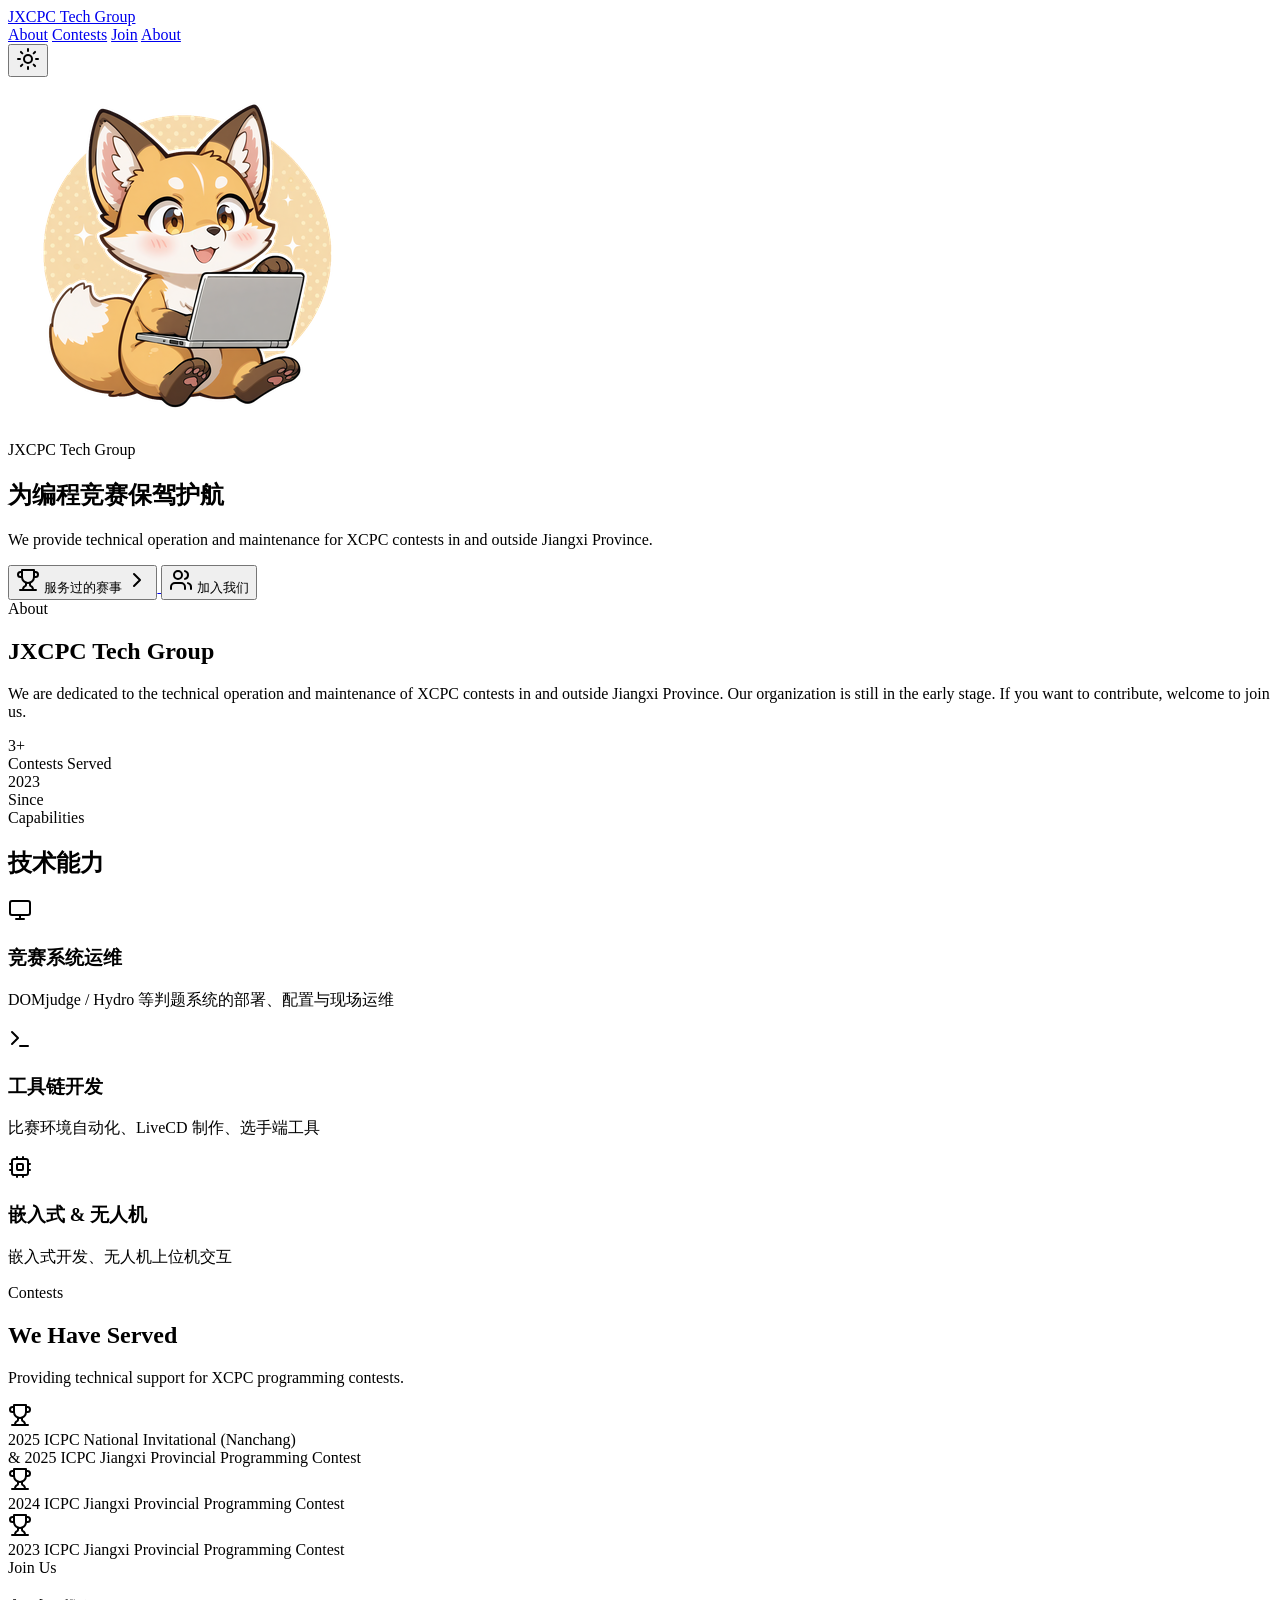
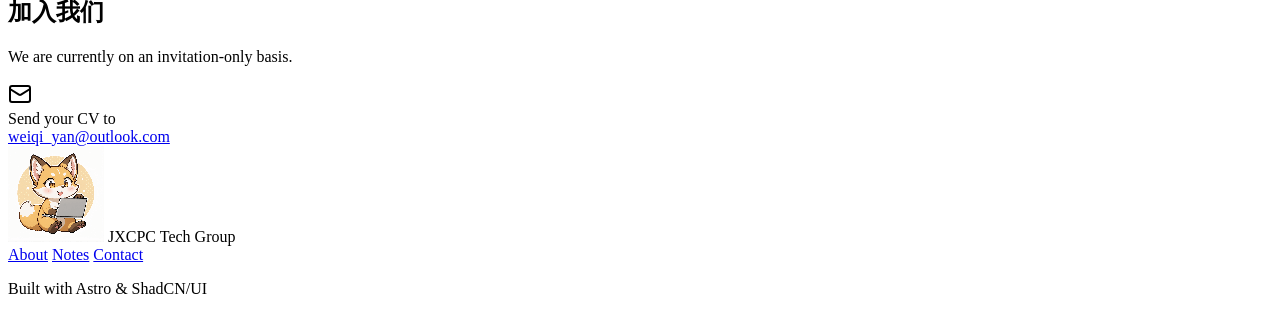
==== commit ff590c7e: "deploy: fix: set correct base path for GitHub Pages deployment microlyr/FOXOps-dev@2421898d2fa49af1a" ====
--- a/index.html
+++ b/index.html
@@ -1,7 +1,7 @@
 <!DOCTYPE html><html lang="zh-CN" class="dark"> <head><meta charset="UTF-8"><meta name="viewport" content="width=device-width, initial-scale=1.0"><meta name="description" content="JXCPC Tech Group — Technical operations for XCPC programming contests in Jiangxi Province"><title>JXCPC Tech Group</title><link rel="icon" type="image/svg+xml" href="/favicon.svg"><script>
       const t = localStorage.getItem('theme');
       if (t === 'light') document.documentElement.classList.remove('dark');
-    </script><link rel="stylesheet" href="/_astro/about.Cbs96BTt.css"></head> <body class="min-h-screen bg-background text-foreground antialiased">  <header class="sticky top-0 z-50 w-full border-b bg-background/95 backdrop-blur supports-[backdrop-filter]:bg-background/60"> <div class="container mx-auto flex h-16 items-center justify-between px-4"> <a href="/" class="flex items-center gap-2 font-bold text-lg"> <span>JXCPC Tech Group</span> </a> <nav class="hidden md:flex items-center gap-6 text-sm font-medium text-muted-foreground"> <a href="/#about" class="hover:text-foreground transition-colors">About</a> <a href="/#contests" class="hover:text-foreground transition-colors">Contests</a> <a href="/#join" class="hover:text-foreground transition-colors">Join</a> <a href="/about" class="hover:text-foreground transition-colors">About</a> </nav> <div class="flex items-center gap-2"> <style>astro-island,astro-slot,astro-static-slot{display:contents}</style><script>(()=>{var e=async t=>{await(await t())()};(self.Astro||(self.Astro={})).load=e;window.dispatchEvent(new Event("astro:load"));})();;(()=>{var A=Object.defineProperty;var g=(i,o,a)=>o in i?A(i,o,{enumerable:!0,configurable:!0,writable:!0,value:a}):i[o]=a;var d=(i,o,a)=>g(i,typeof o!="symbol"?o+"":o,a);{let i={0:t=>m(t),1:t=>a(t),2:t=>new RegExp(t),3:t=>new Date(t),4:t=>new Map(a(t)),5:t=>new Set(a(t)),6:t=>BigInt(t),7:t=>new URL(t),8:t=>new Uint8Array(t),9:t=>new Uint16Array(t),10:t=>new Uint32Array(t),11:t=>1/0*t},o=t=>{let[l,e]=t;return l in i?i[l](e):void 0},a=t=>t.map(o),m=t=>typeof t!="object"||t===null?t:Object.fromEntries(Object.entries(t).map(([l,e])=>[l,o(e)]));class y extends HTMLElement{constructor(){super(...arguments);d(this,"Component");d(this,"hydrator");d(this,"hydrate",async()=>{var b;if(!this.hydrator||!this.isConnected)return;let e=(b=this.parentElement)==null?void 0:b.closest("astro-island[ssr]");if(e){e.addEventListener("astro:hydrate",this.hydrate,{once:!0});return}let c=this.querySelectorAll("astro-slot"),n={},h=this.querySelectorAll("template[data-astro-template]");for(let r of h){let s=r.closest(this.tagName);s!=null&&s.isSameNode(this)&&(n[r.getAttribute("data-astro-template")||"default"]=r.innerHTML,r.remove())}for(let r of c){let s=r.closest(this.tagName);s!=null&&s.isSameNode(this)&&(n[r.getAttribute("name")||"default"]=r.innerHTML)}let p;try{p=this.hasAttribute("props")?m(JSON.parse(this.getAttribute("props"))):{}}catch(r){let s=this.getAttribute("component-url")||"<unknown>",v=this.getAttribute("component-export");throw v&&(s+=` (export ${v})`),console.error(`[hydrate] Error parsing props for component ${s}`,this.getAttribute("props"),r),r}let u;await this.hydrator(this)(this.Component,p,n,{client:this.getAttribute("client")}),this.removeAttribute("ssr"),this.dispatchEvent(new CustomEvent("astro:hydrate"))});d(this,"unmount",()=>{this.isConnected||this.dispatchEvent(new CustomEvent("astro:unmount"))})}disconnectedCallback(){document.removeEventListener("astro:after-swap",this.unmount),document.addEventListener("astro:after-swap",this.unmount,{once:!0})}connectedCallback(){if(!this.hasAttribute("await-children")||document.readyState==="interactive"||document.readyState==="complete")this.childrenConnectedCallback();else{let e=()=>{document.removeEventListener("DOMContentLoaded",e),c.disconnect(),this.childrenConnectedCallback()},c=new MutationObserver(()=>{var n;((n=this.lastChild)==null?void 0:n.nodeType)===Node.COMMENT_NODE&&this.lastChild.nodeValue==="astro:end"&&(this.lastChild.remove(),e())});c.observe(this,{childList:!0}),document.addEventListener("DOMContentLoaded",e)}}async childrenConnectedCallback(){let e=this.getAttribute("before-hydration-url");e&&await import(e),this.start()}async start(){let e=JSON.parse(this.getAttribute("opts")),c=this.getAttribute("client");if(Astro[c]===void 0){window.addEventListener(`astro:${c}`,()=>this.start(),{once:!0});return}try{await Astro[c](async()=>{let n=this.getAttribute("renderer-url"),[h,{default:p}]=await Promise.all([import(this.getAttribute("component-url")),n?import(n):()=>()=>{}]),u=this.getAttribute("component-export")||"default";if(!u.includes("."))this.Component=h[u];else{this.Component=h;for(let f of u.split("."))this.Component=this.Component[f]}return this.hydrator=p,this.hydrate},e,this)}catch(n){console.error(`[astro-island] Error hydrating ${this.getAttribute("component-url")}`,n)}}attributeChangedCallback(){this.hydrate()}}d(y,"observedAttributes",["props"]),customElements.get("astro-island")||customElements.define("astro-island",y)}})();</script><astro-island uid="Z1FHAQc" prefix="r25" component-url="/_astro/ThemeToggle.dCSiNV5o.js" component-export="default" renderer-url="/_astro/client.SWu0E-Mb.js" props="{}" ssr="" client="load" opts="{&quot;name&quot;:&quot;ThemeToggle&quot;,&quot;value&quot;:true}" await-children=""><button class="inline-flex items-center justify-center gap-2 whitespace-nowrap rounded-md text-sm font-medium ring-offset-background transition-colors focus-visible:outline-none focus-visible:ring-2 focus-visible:ring-ring focus-visible:ring-offset-2 disabled:pointer-events-none disabled:opacity-50 [&amp;_svg]:pointer-events-none [&amp;_svg]:size-4 [&amp;_svg]:shrink-0 hover:bg-accent hover:text-accent-foreground h-10 w-10" aria-label="Toggle theme"><svg xmlns="http://www.w3.org/2000/svg" width="24" height="24" viewBox="0 0 24 24" fill="none" stroke="currentColor" stroke-width="2" stroke-linecap="round" stroke-linejoin="round" class="lucide lucide-sun h-5 w-5"><circle cx="12" cy="12" r="4"></circle><path d="M12 2v2"></path><path d="M12 20v2"></path><path d="m4.93 4.93 1.41 1.41"></path><path d="m17.66 17.66 1.41 1.41"></path><path d="M2 12h2"></path><path d="M20 12h2"></path><path d="m6.34 17.66-1.41 1.41"></path><path d="m19.07 4.93-1.41 1.41"></path></svg></button><!--astro:end--></astro-island> </div> </div> </header> <main class="min-h-screen"> <!-- Hero --> <section class="relative overflow-hidden border-b"> <div class="absolute inset-0 bg-gradient-to-br from-primary/5 via-background to-accent/10"></div> <div class="absolute inset-0 bg-[radial-gradient(ellipse_at_top,_var(--tw-gradient-stops))] from-primary/10 via-transparent to-transparent"></div> <!-- 装饰圆点 --> <div class="absolute top-20 left-10 w-64 h-64 bg-primary/5 rounded-full blur-3xl"></div> <div class="absolute bottom-10 right-10 w-48 h-48 bg-accent/10 rounded-full blur-3xl"></div> <div class="container mx-auto px-4 py-32 sm:py-40 relative"> <div class="flex flex-col items-center text-center max-w-3xl mx-auto"> <!-- 狐狸吉祥物 --> <img src="/logo/foxnobg.png" alt="Mascot" class="w-24 h-24 sm:w-32 sm:h-32 object-contain mb-6 animate-bounce-slow"> <div class="inline-flex items-center rounded-full border px-2.5 py-0.5 text-xs font-semibold transition-colors focus:outline-none focus:ring-2 focus:ring-ring focus:ring-offset-2 border-transparent bg-secondary text-secondary-foreground hover:bg-secondary/80">JXCPC Tech Group</div> <h1 class="text-4xl sm:text-6xl font-extrabold tracking-tight text-foreground mb-6 leading-tight">
+    </script><link rel="stylesheet" href="/foxops-techgroup.github.io/_astro/about.Cbs96BTt.css"></head> <body class="min-h-screen bg-background text-foreground antialiased">  <header class="sticky top-0 z-50 w-full border-b bg-background/95 backdrop-blur supports-[backdrop-filter]:bg-background/60"> <div class="container mx-auto flex h-16 items-center justify-between px-4"> <a href="/" class="flex items-center gap-2 font-bold text-lg"> <span>JXCPC Tech Group</span> </a> <nav class="hidden md:flex items-center gap-6 text-sm font-medium text-muted-foreground"> <a href="/#about" class="hover:text-foreground transition-colors">About</a> <a href="/#contests" class="hover:text-foreground transition-colors">Contests</a> <a href="/#join" class="hover:text-foreground transition-colors">Join</a> <a href="/about" class="hover:text-foreground transition-colors">About</a> </nav> <div class="flex items-center gap-2"> <style>astro-island,astro-slot,astro-static-slot{display:contents}</style><script>(()=>{var e=async t=>{await(await t())()};(self.Astro||(self.Astro={})).load=e;window.dispatchEvent(new Event("astro:load"));})();;(()=>{var A=Object.defineProperty;var g=(i,o,a)=>o in i?A(i,o,{enumerable:!0,configurable:!0,writable:!0,value:a}):i[o]=a;var d=(i,o,a)=>g(i,typeof o!="symbol"?o+"":o,a);{let i={0:t=>m(t),1:t=>a(t),2:t=>new RegExp(t),3:t=>new Date(t),4:t=>new Map(a(t)),5:t=>new Set(a(t)),6:t=>BigInt(t),7:t=>new URL(t),8:t=>new Uint8Array(t),9:t=>new Uint16Array(t),10:t=>new Uint32Array(t),11:t=>1/0*t},o=t=>{let[l,e]=t;return l in i?i[l](e):void 0},a=t=>t.map(o),m=t=>typeof t!="object"||t===null?t:Object.fromEntries(Object.entries(t).map(([l,e])=>[l,o(e)]));class y extends HTMLElement{constructor(){super(...arguments);d(this,"Component");d(this,"hydrator");d(this,"hydrate",async()=>{var b;if(!this.hydrator||!this.isConnected)return;let e=(b=this.parentElement)==null?void 0:b.closest("astro-island[ssr]");if(e){e.addEventListener("astro:hydrate",this.hydrate,{once:!0});return}let c=this.querySelectorAll("astro-slot"),n={},h=this.querySelectorAll("template[data-astro-template]");for(let r of h){let s=r.closest(this.tagName);s!=null&&s.isSameNode(this)&&(n[r.getAttribute("data-astro-template")||"default"]=r.innerHTML,r.remove())}for(let r of c){let s=r.closest(this.tagName);s!=null&&s.isSameNode(this)&&(n[r.getAttribute("name")||"default"]=r.innerHTML)}let p;try{p=this.hasAttribute("props")?m(JSON.parse(this.getAttribute("props"))):{}}catch(r){let s=this.getAttribute("component-url")||"<unknown>",v=this.getAttribute("component-export");throw v&&(s+=` (export ${v})`),console.error(`[hydrate] Error parsing props for component ${s}`,this.getAttribute("props"),r),r}let u;await this.hydrator(this)(this.Component,p,n,{client:this.getAttribute("client")}),this.removeAttribute("ssr"),this.dispatchEvent(new CustomEvent("astro:hydrate"))});d(this,"unmount",()=>{this.isConnected||this.dispatchEvent(new CustomEvent("astro:unmount"))})}disconnectedCallback(){document.removeEventListener("astro:after-swap",this.unmount),document.addEventListener("astro:after-swap",this.unmount,{once:!0})}connectedCallback(){if(!this.hasAttribute("await-children")||document.readyState==="interactive"||document.readyState==="complete")this.childrenConnectedCallback();else{let e=()=>{document.removeEventListener("DOMContentLoaded",e),c.disconnect(),this.childrenConnectedCallback()},c=new MutationObserver(()=>{var n;((n=this.lastChild)==null?void 0:n.nodeType)===Node.COMMENT_NODE&&this.lastChild.nodeValue==="astro:end"&&(this.lastChild.remove(),e())});c.observe(this,{childList:!0}),document.addEventListener("DOMContentLoaded",e)}}async childrenConnectedCallback(){let e=this.getAttribute("before-hydration-url");e&&await import(e),this.start()}async start(){let e=JSON.parse(this.getAttribute("opts")),c=this.getAttribute("client");if(Astro[c]===void 0){window.addEventListener(`astro:${c}`,()=>this.start(),{once:!0});return}try{await Astro[c](async()=>{let n=this.getAttribute("renderer-url"),[h,{default:p}]=await Promise.all([import(this.getAttribute("component-url")),n?import(n):()=>()=>{}]),u=this.getAttribute("component-export")||"default";if(!u.includes("."))this.Component=h[u];else{this.Component=h;for(let f of u.split("."))this.Component=this.Component[f]}return this.hydrator=p,this.hydrate},e,this)}catch(n){console.error(`[astro-island] Error hydrating ${this.getAttribute("component-url")}`,n)}}attributeChangedCallback(){this.hydrate()}}d(y,"observedAttributes",["props"]),customElements.get("astro-island")||customElements.define("astro-island",y)}})();</script><astro-island uid="Z1FHAQc" prefix="r25" component-url="/foxops-techgroup.github.io/_astro/ThemeToggle.dCSiNV5o.js" component-export="default" renderer-url="/foxops-techgroup.github.io/_astro/client.SWu0E-Mb.js" props="{}" ssr="" client="load" opts="{&quot;name&quot;:&quot;ThemeToggle&quot;,&quot;value&quot;:true}" await-children=""><button class="inline-flex items-center justify-center gap-2 whitespace-nowrap rounded-md text-sm font-medium ring-offset-background transition-colors focus-visible:outline-none focus-visible:ring-2 focus-visible:ring-ring focus-visible:ring-offset-2 disabled:pointer-events-none disabled:opacity-50 [&amp;_svg]:pointer-events-none [&amp;_svg]:size-4 [&amp;_svg]:shrink-0 hover:bg-accent hover:text-accent-foreground h-10 w-10" aria-label="Toggle theme"><svg xmlns="http://www.w3.org/2000/svg" width="24" height="24" viewBox="0 0 24 24" fill="none" stroke="currentColor" stroke-width="2" stroke-linecap="round" stroke-linejoin="round" class="lucide lucide-sun h-5 w-5"><circle cx="12" cy="12" r="4"></circle><path d="M12 2v2"></path><path d="M12 20v2"></path><path d="m4.93 4.93 1.41 1.41"></path><path d="m17.66 17.66 1.41 1.41"></path><path d="M2 12h2"></path><path d="M20 12h2"></path><path d="m6.34 17.66-1.41 1.41"></path><path d="m19.07 4.93-1.41 1.41"></path></svg></button><!--astro:end--></astro-island> </div> </div> </header> <main class="min-h-screen"> <!-- Hero --> <section class="relative overflow-hidden border-b"> <div class="absolute inset-0 bg-gradient-to-br from-primary/5 via-background to-accent/10"></div> <div class="absolute inset-0 bg-[radial-gradient(ellipse_at_top,_var(--tw-gradient-stops))] from-primary/10 via-transparent to-transparent"></div> <!-- 装饰圆点 --> <div class="absolute top-20 left-10 w-64 h-64 bg-primary/5 rounded-full blur-3xl"></div> <div class="absolute bottom-10 right-10 w-48 h-48 bg-accent/10 rounded-full blur-3xl"></div> <div class="container mx-auto px-4 py-32 sm:py-40 relative"> <div class="flex flex-col items-center text-center max-w-3xl mx-auto"> <!-- 狐狸吉祥物 --> <img src="/logo/foxnobg.png" alt="Mascot" class="w-24 h-24 sm:w-32 sm:h-32 object-contain mb-6 animate-bounce-slow"> <div class="inline-flex items-center rounded-full border px-2.5 py-0.5 text-xs font-semibold transition-colors focus:outline-none focus:ring-2 focus:ring-ring focus:ring-offset-2 border-transparent bg-secondary text-secondary-foreground hover:bg-secondary/80">JXCPC Tech Group</div> <h1 class="text-4xl sm:text-6xl font-extrabold tracking-tight text-foreground mb-6 leading-tight">
 为编程竞赛<span class="text-primary">保驾护航</span> </h1> <p class="text-lg sm:text-xl text-muted-foreground max-w-xl mb-10 leading-relaxed">
 We provide technical operation and maintenance for XCPC contests in and outside Jiangxi Province.
 </p> <div class="flex gap-4 flex-wrap justify-center"> <a href="#contests"> <button class="inline-flex items-center justify-center gap-2 whitespace-nowrap text-sm font-medium ring-offset-background transition-colors focus-visible:outline-none focus-visible:ring-2 focus-visible:ring-ring focus-visible:ring-offset-2 disabled:pointer-events-none disabled:opacity-50 [&amp;_svg]:pointer-events-none [&amp;_svg]:size-4 [&amp;_svg]:shrink-0 bg-primary text-primary-foreground hover:bg-primary/90 h-11 rounded-md px-8"> <svg xmlns="http://www.w3.org/2000/svg" width="24" height="24" viewBox="0 0 24 24" fill="none" stroke="currentColor" stroke-width="2" stroke-linecap="round" stroke-linejoin="round" class="lucide lucide-trophy"><path d="M6 9H4.5a2.5 2.5 0 0 1 0-5H6"></path><path d="M18 9h1.5a2.5 2.5 0 0 0 0-5H18"></path><path d="M4 22h16"></path><path d="M10 14.66V17c0 .55-.47.98-.97 1.21C7.85 18.75 7 20.24 7 22"></path><path d="M14 14.66V17c0 .55.47.98.97 1.21C16.15 18.75 17 20.24 17 22"></path><path d="M18 2H6v7a6 6 0 0 0 12 0V2Z"></path></svg>
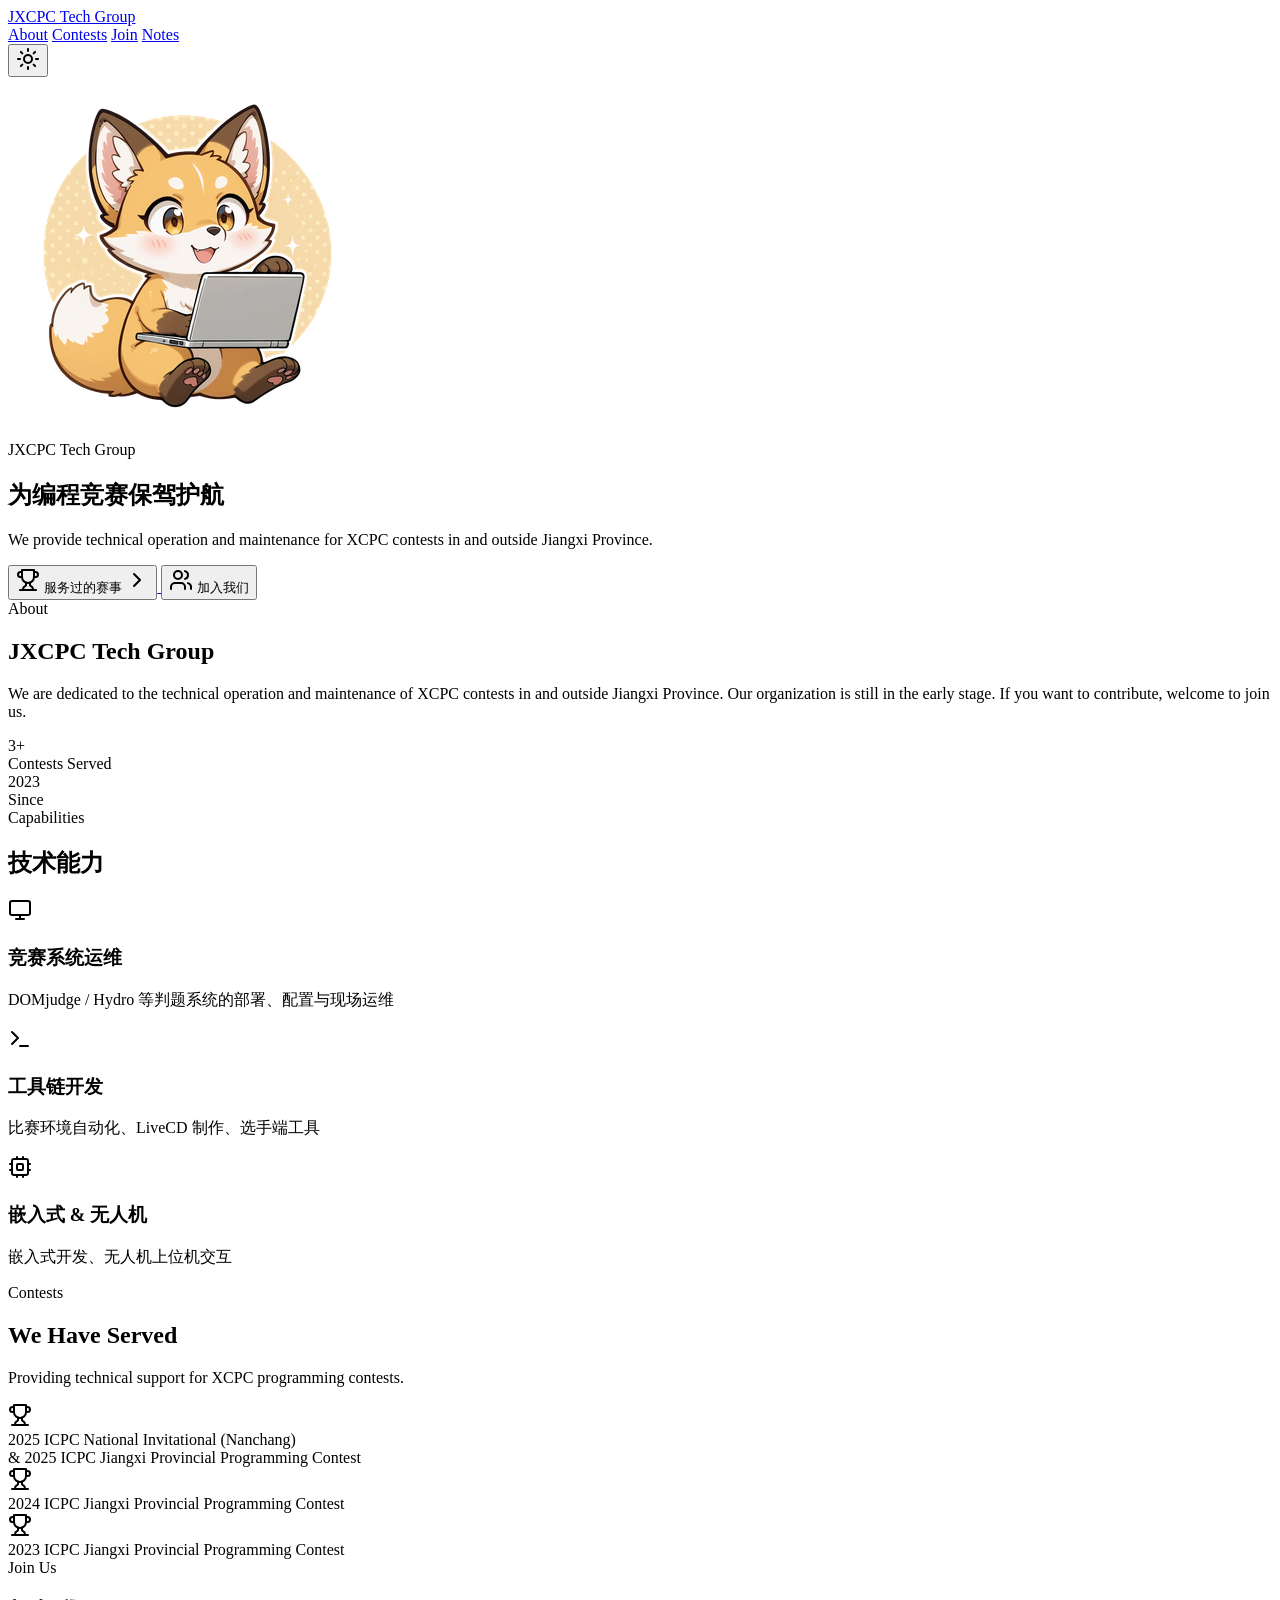
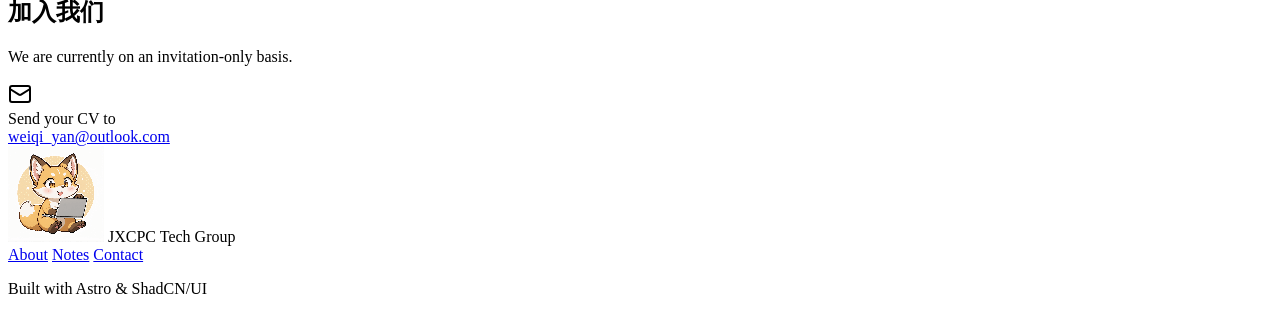
==== commit b7c435c0: "deploy: fix: remove duplicate About link, add Notes to nav microlyr/FOXOps-dev@2a6f6f4f063faddde719d" ====
--- a/index.html
+++ b/index.html
@@ -1,7 +1,7 @@
 <!DOCTYPE html><html lang="zh-CN" class="dark"> <head><meta charset="UTF-8"><meta name="viewport" content="width=device-width, initial-scale=1.0"><meta name="description" content="JXCPC Tech Group — Technical operations for XCPC programming contests in Jiangxi Province"><title>JXCPC Tech Group</title><link rel="icon" type="image/svg+xml" href="/favicon.svg"><script>
       const t = localStorage.getItem('theme');
       if (t === 'light') document.documentElement.classList.remove('dark');
-    </script><link rel="stylesheet" href="/foxops-techgroup.github.io/_astro/about.Cbs96BTt.css"></head> <body class="min-h-screen bg-background text-foreground antialiased">  <header class="sticky top-0 z-50 w-full border-b bg-background/95 backdrop-blur supports-[backdrop-filter]:bg-background/60"> <div class="container mx-auto flex h-16 items-center justify-between px-4"> <a href="/" class="flex items-center gap-2 font-bold text-lg"> <span>JXCPC Tech Group</span> </a> <nav class="hidden md:flex items-center gap-6 text-sm font-medium text-muted-foreground"> <a href="/#about" class="hover:text-foreground transition-colors">About</a> <a href="/#contests" class="hover:text-foreground transition-colors">Contests</a> <a href="/#join" class="hover:text-foreground transition-colors">Join</a> <a href="/about" class="hover:text-foreground transition-colors">About</a> </nav> <div class="flex items-center gap-2"> <style>astro-island,astro-slot,astro-static-slot{display:contents}</style><script>(()=>{var e=async t=>{await(await t())()};(self.Astro||(self.Astro={})).load=e;window.dispatchEvent(new Event("astro:load"));})();;(()=>{var A=Object.defineProperty;var g=(i,o,a)=>o in i?A(i,o,{enumerable:!0,configurable:!0,writable:!0,value:a}):i[o]=a;var d=(i,o,a)=>g(i,typeof o!="symbol"?o+"":o,a);{let i={0:t=>m(t),1:t=>a(t),2:t=>new RegExp(t),3:t=>new Date(t),4:t=>new Map(a(t)),5:t=>new Set(a(t)),6:t=>BigInt(t),7:t=>new URL(t),8:t=>new Uint8Array(t),9:t=>new Uint16Array(t),10:t=>new Uint32Array(t),11:t=>1/0*t},o=t=>{let[l,e]=t;return l in i?i[l](e):void 0},a=t=>t.map(o),m=t=>typeof t!="object"||t===null?t:Object.fromEntries(Object.entries(t).map(([l,e])=>[l,o(e)]));class y extends HTMLElement{constructor(){super(...arguments);d(this,"Component");d(this,"hydrator");d(this,"hydrate",async()=>{var b;if(!this.hydrator||!this.isConnected)return;let e=(b=this.parentElement)==null?void 0:b.closest("astro-island[ssr]");if(e){e.addEventListener("astro:hydrate",this.hydrate,{once:!0});return}let c=this.querySelectorAll("astro-slot"),n={},h=this.querySelectorAll("template[data-astro-template]");for(let r of h){let s=r.closest(this.tagName);s!=null&&s.isSameNode(this)&&(n[r.getAttribute("data-astro-template")||"default"]=r.innerHTML,r.remove())}for(let r of c){let s=r.closest(this.tagName);s!=null&&s.isSameNode(this)&&(n[r.getAttribute("name")||"default"]=r.innerHTML)}let p;try{p=this.hasAttribute("props")?m(JSON.parse(this.getAttribute("props"))):{}}catch(r){let s=this.getAttribute("component-url")||"<unknown>",v=this.getAttribute("component-export");throw v&&(s+=` (export ${v})`),console.error(`[hydrate] Error parsing props for component ${s}`,this.getAttribute("props"),r),r}let u;await this.hydrator(this)(this.Component,p,n,{client:this.getAttribute("client")}),this.removeAttribute("ssr"),this.dispatchEvent(new CustomEvent("astro:hydrate"))});d(this,"unmount",()=>{this.isConnected||this.dispatchEvent(new CustomEvent("astro:unmount"))})}disconnectedCallback(){document.removeEventListener("astro:after-swap",this.unmount),document.addEventListener("astro:after-swap",this.unmount,{once:!0})}connectedCallback(){if(!this.hasAttribute("await-children")||document.readyState==="interactive"||document.readyState==="complete")this.childrenConnectedCallback();else{let e=()=>{document.removeEventListener("DOMContentLoaded",e),c.disconnect(),this.childrenConnectedCallback()},c=new MutationObserver(()=>{var n;((n=this.lastChild)==null?void 0:n.nodeType)===Node.COMMENT_NODE&&this.lastChild.nodeValue==="astro:end"&&(this.lastChild.remove(),e())});c.observe(this,{childList:!0}),document.addEventListener("DOMContentLoaded",e)}}async childrenConnectedCallback(){let e=this.getAttribute("before-hydration-url");e&&await import(e),this.start()}async start(){let e=JSON.parse(this.getAttribute("opts")),c=this.getAttribute("client");if(Astro[c]===void 0){window.addEventListener(`astro:${c}`,()=>this.start(),{once:!0});return}try{await Astro[c](async()=>{let n=this.getAttribute("renderer-url"),[h,{default:p}]=await Promise.all([import(this.getAttribute("component-url")),n?import(n):()=>()=>{}]),u=this.getAttribute("component-export")||"default";if(!u.includes("."))this.Component=h[u];else{this.Component=h;for(let f of u.split("."))this.Component=this.Component[f]}return this.hydrator=p,this.hydrate},e,this)}catch(n){console.error(`[astro-island] Error hydrating ${this.getAttribute("component-url")}`,n)}}attributeChangedCallback(){this.hydrate()}}d(y,"observedAttributes",["props"]),customElements.get("astro-island")||customElements.define("astro-island",y)}})();</script><astro-island uid="Z1FHAQc" prefix="r25" component-url="/foxops-techgroup.github.io/_astro/ThemeToggle.dCSiNV5o.js" component-export="default" renderer-url="/foxops-techgroup.github.io/_astro/client.SWu0E-Mb.js" props="{}" ssr="" client="load" opts="{&quot;name&quot;:&quot;ThemeToggle&quot;,&quot;value&quot;:true}" await-children=""><button class="inline-flex items-center justify-center gap-2 whitespace-nowrap rounded-md text-sm font-medium ring-offset-background transition-colors focus-visible:outline-none focus-visible:ring-2 focus-visible:ring-ring focus-visible:ring-offset-2 disabled:pointer-events-none disabled:opacity-50 [&amp;_svg]:pointer-events-none [&amp;_svg]:size-4 [&amp;_svg]:shrink-0 hover:bg-accent hover:text-accent-foreground h-10 w-10" aria-label="Toggle theme"><svg xmlns="http://www.w3.org/2000/svg" width="24" height="24" viewBox="0 0 24 24" fill="none" stroke="currentColor" stroke-width="2" stroke-linecap="round" stroke-linejoin="round" class="lucide lucide-sun h-5 w-5"><circle cx="12" cy="12" r="4"></circle><path d="M12 2v2"></path><path d="M12 20v2"></path><path d="m4.93 4.93 1.41 1.41"></path><path d="m17.66 17.66 1.41 1.41"></path><path d="M2 12h2"></path><path d="M20 12h2"></path><path d="m6.34 17.66-1.41 1.41"></path><path d="m19.07 4.93-1.41 1.41"></path></svg></button><!--astro:end--></astro-island> </div> </div> </header> <main class="min-h-screen"> <!-- Hero --> <section class="relative overflow-hidden border-b"> <div class="absolute inset-0 bg-gradient-to-br from-primary/5 via-background to-accent/10"></div> <div class="absolute inset-0 bg-[radial-gradient(ellipse_at_top,_var(--tw-gradient-stops))] from-primary/10 via-transparent to-transparent"></div> <!-- 装饰圆点 --> <div class="absolute top-20 left-10 w-64 h-64 bg-primary/5 rounded-full blur-3xl"></div> <div class="absolute bottom-10 right-10 w-48 h-48 bg-accent/10 rounded-full blur-3xl"></div> <div class="container mx-auto px-4 py-32 sm:py-40 relative"> <div class="flex flex-col items-center text-center max-w-3xl mx-auto"> <!-- 狐狸吉祥物 --> <img src="/logo/foxnobg.png" alt="Mascot" class="w-24 h-24 sm:w-32 sm:h-32 object-contain mb-6 animate-bounce-slow"> <div class="inline-flex items-center rounded-full border px-2.5 py-0.5 text-xs font-semibold transition-colors focus:outline-none focus:ring-2 focus:ring-ring focus:ring-offset-2 border-transparent bg-secondary text-secondary-foreground hover:bg-secondary/80">JXCPC Tech Group</div> <h1 class="text-4xl sm:text-6xl font-extrabold tracking-tight text-foreground mb-6 leading-tight">
+    </script><link rel="stylesheet" href="/foxops-techgroup.github.io/_astro/about.Cbs96BTt.css"></head> <body class="min-h-screen bg-background text-foreground antialiased">  <header class="sticky top-0 z-50 w-full border-b bg-background/95 backdrop-blur supports-[backdrop-filter]:bg-background/60"> <div class="container mx-auto flex h-16 items-center justify-between px-4"> <a href="/" class="flex items-center gap-2 font-bold text-lg"> <span>JXCPC Tech Group</span> </a> <nav class="hidden md:flex items-center gap-6 text-sm font-medium text-muted-foreground"> <a href="/#about" class="hover:text-foreground transition-colors">About</a> <a href="/#contests" class="hover:text-foreground transition-colors">Contests</a> <a href="/#join" class="hover:text-foreground transition-colors">Join</a> <a href="/notes" class="hover:text-foreground transition-colors">Notes</a> </nav> <div class="flex items-center gap-2"> <style>astro-island,astro-slot,astro-static-slot{display:contents}</style><script>(()=>{var e=async t=>{await(await t())()};(self.Astro||(self.Astro={})).load=e;window.dispatchEvent(new Event("astro:load"));})();;(()=>{var A=Object.defineProperty;var g=(i,o,a)=>o in i?A(i,o,{enumerable:!0,configurable:!0,writable:!0,value:a}):i[o]=a;var d=(i,o,a)=>g(i,typeof o!="symbol"?o+"":o,a);{let i={0:t=>m(t),1:t=>a(t),2:t=>new RegExp(t),3:t=>new Date(t),4:t=>new Map(a(t)),5:t=>new Set(a(t)),6:t=>BigInt(t),7:t=>new URL(t),8:t=>new Uint8Array(t),9:t=>new Uint16Array(t),10:t=>new Uint32Array(t),11:t=>1/0*t},o=t=>{let[l,e]=t;return l in i?i[l](e):void 0},a=t=>t.map(o),m=t=>typeof t!="object"||t===null?t:Object.fromEntries(Object.entries(t).map(([l,e])=>[l,o(e)]));class y extends HTMLElement{constructor(){super(...arguments);d(this,"Component");d(this,"hydrator");d(this,"hydrate",async()=>{var b;if(!this.hydrator||!this.isConnected)return;let e=(b=this.parentElement)==null?void 0:b.closest("astro-island[ssr]");if(e){e.addEventListener("astro:hydrate",this.hydrate,{once:!0});return}let c=this.querySelectorAll("astro-slot"),n={},h=this.querySelectorAll("template[data-astro-template]");for(let r of h){let s=r.closest(this.tagName);s!=null&&s.isSameNode(this)&&(n[r.getAttribute("data-astro-template")||"default"]=r.innerHTML,r.remove())}for(let r of c){let s=r.closest(this.tagName);s!=null&&s.isSameNode(this)&&(n[r.getAttribute("name")||"default"]=r.innerHTML)}let p;try{p=this.hasAttribute("props")?m(JSON.parse(this.getAttribute("props"))):{}}catch(r){let s=this.getAttribute("component-url")||"<unknown>",v=this.getAttribute("component-export");throw v&&(s+=` (export ${v})`),console.error(`[hydrate] Error parsing props for component ${s}`,this.getAttribute("props"),r),r}let u;await this.hydrator(this)(this.Component,p,n,{client:this.getAttribute("client")}),this.removeAttribute("ssr"),this.dispatchEvent(new CustomEvent("astro:hydrate"))});d(this,"unmount",()=>{this.isConnected||this.dispatchEvent(new CustomEvent("astro:unmount"))})}disconnectedCallback(){document.removeEventListener("astro:after-swap",this.unmount),document.addEventListener("astro:after-swap",this.unmount,{once:!0})}connectedCallback(){if(!this.hasAttribute("await-children")||document.readyState==="interactive"||document.readyState==="complete")this.childrenConnectedCallback();else{let e=()=>{document.removeEventListener("DOMContentLoaded",e),c.disconnect(),this.childrenConnectedCallback()},c=new MutationObserver(()=>{var n;((n=this.lastChild)==null?void 0:n.nodeType)===Node.COMMENT_NODE&&this.lastChild.nodeValue==="astro:end"&&(this.lastChild.remove(),e())});c.observe(this,{childList:!0}),document.addEventListener("DOMContentLoaded",e)}}async childrenConnectedCallback(){let e=this.getAttribute("before-hydration-url");e&&await import(e),this.start()}async start(){let e=JSON.parse(this.getAttribute("opts")),c=this.getAttribute("client");if(Astro[c]===void 0){window.addEventListener(`astro:${c}`,()=>this.start(),{once:!0});return}try{await Astro[c](async()=>{let n=this.getAttribute("renderer-url"),[h,{default:p}]=await Promise.all([import(this.getAttribute("component-url")),n?import(n):()=>()=>{}]),u=this.getAttribute("component-export")||"default";if(!u.includes("."))this.Component=h[u];else{this.Component=h;for(let f of u.split("."))this.Component=this.Component[f]}return this.hydrator=p,this.hydrate},e,this)}catch(n){console.error(`[astro-island] Error hydrating ${this.getAttribute("component-url")}`,n)}}attributeChangedCallback(){this.hydrate()}}d(y,"observedAttributes",["props"]),customElements.get("astro-island")||customElements.define("astro-island",y)}})();</script><astro-island uid="Z1FHAQc" prefix="r25" component-url="/foxops-techgroup.github.io/_astro/ThemeToggle.dCSiNV5o.js" component-export="default" renderer-url="/foxops-techgroup.github.io/_astro/client.SWu0E-Mb.js" props="{}" ssr="" client="load" opts="{&quot;name&quot;:&quot;ThemeToggle&quot;,&quot;value&quot;:true}" await-children=""><button class="inline-flex items-center justify-center gap-2 whitespace-nowrap rounded-md text-sm font-medium ring-offset-background transition-colors focus-visible:outline-none focus-visible:ring-2 focus-visible:ring-ring focus-visible:ring-offset-2 disabled:pointer-events-none disabled:opacity-50 [&amp;_svg]:pointer-events-none [&amp;_svg]:size-4 [&amp;_svg]:shrink-0 hover:bg-accent hover:text-accent-foreground h-10 w-10" aria-label="Toggle theme"><svg xmlns="http://www.w3.org/2000/svg" width="24" height="24" viewBox="0 0 24 24" fill="none" stroke="currentColor" stroke-width="2" stroke-linecap="round" stroke-linejoin="round" class="lucide lucide-sun h-5 w-5"><circle cx="12" cy="12" r="4"></circle><path d="M12 2v2"></path><path d="M12 20v2"></path><path d="m4.93 4.93 1.41 1.41"></path><path d="m17.66 17.66 1.41 1.41"></path><path d="M2 12h2"></path><path d="M20 12h2"></path><path d="m6.34 17.66-1.41 1.41"></path><path d="m19.07 4.93-1.41 1.41"></path></svg></button><!--astro:end--></astro-island> </div> </div> </header> <main class="min-h-screen"> <!-- Hero --> <section class="relative overflow-hidden border-b"> <div class="absolute inset-0 bg-gradient-to-br from-primary/5 via-background to-accent/10"></div> <div class="absolute inset-0 bg-[radial-gradient(ellipse_at_top,_var(--tw-gradient-stops))] from-primary/10 via-transparent to-transparent"></div> <!-- 装饰圆点 --> <div class="absolute top-20 left-10 w-64 h-64 bg-primary/5 rounded-full blur-3xl"></div> <div class="absolute bottom-10 right-10 w-48 h-48 bg-accent/10 rounded-full blur-3xl"></div> <div class="container mx-auto px-4 py-32 sm:py-40 relative"> <div class="flex flex-col items-center text-center max-w-3xl mx-auto"> <!-- 狐狸吉祥物 --> <img src="./logo/foxnobg.png" alt="Mascot" class="w-24 h-24 sm:w-32 sm:h-32 object-contain mb-6 animate-bounce-slow"> <div class="inline-flex items-center rounded-full border px-2.5 py-0.5 text-xs font-semibold transition-colors focus:outline-none focus:ring-2 focus:ring-ring focus:ring-offset-2 border-transparent bg-secondary text-secondary-foreground hover:bg-secondary/80">JXCPC Tech Group</div> <h1 class="text-4xl sm:text-6xl font-extrabold tracking-tight text-foreground mb-6 leading-tight">
 为编程竞赛<span class="text-primary">保驾护航</span> </h1> <p class="text-lg sm:text-xl text-muted-foreground max-w-xl mb-10 leading-relaxed">
 We provide technical operation and maintenance for XCPC contests in and outside Jiangxi Province.
 </p> <div class="flex gap-4 flex-wrap justify-center"> <a href="#contests"> <button class="inline-flex items-center justify-center gap-2 whitespace-nowrap text-sm font-medium ring-offset-background transition-colors focus-visible:outline-none focus-visible:ring-2 focus-visible:ring-ring focus-visible:ring-offset-2 disabled:pointer-events-none disabled:opacity-50 [&amp;_svg]:pointer-events-none [&amp;_svg]:size-4 [&amp;_svg]:shrink-0 bg-primary text-primary-foreground hover:bg-primary/90 h-11 rounded-md px-8"> <svg xmlns="http://www.w3.org/2000/svg" width="24" height="24" viewBox="0 0 24 24" fill="none" stroke="currentColor" stroke-width="2" stroke-linecap="round" stroke-linejoin="round" class="lucide lucide-trophy"><path d="M6 9H4.5a2.5 2.5 0 0 1 0-5H6"></path><path d="M18 9h1.5a2.5 2.5 0 0 0 0-5H18"></path><path d="M4 22h16"></path><path d="M10 14.66V17c0 .55-.47.98-.97 1.21C7.85 18.75 7 20.24 7 22"></path><path d="M14 14.66V17c0 .55.47.98.97 1.21C16.15 18.75 17 20.24 17 22"></path><path d="M18 2H6v7a6 6 0 0 0 12 0V2Z"></path></svg>
@@ -23,6 +23,6 @@
 We are currently on an invitation-only basis.
 </p> <div class="rounded-lg border bg-card text-card-foreground shadow-sm"> <div class="flex flex-col space-y-1.5 p-6"> <div class="flex items-center gap-3 mb-2"> <div class="w-9 h-9 rounded-lg bg-primary/10 flex items-center justify-center"> <svg xmlns="http://www.w3.org/2000/svg" width="24" height="24" viewBox="0 0 24 24" fill="none" stroke="currentColor" stroke-width="2" stroke-linecap="round" stroke-linejoin="round" class="lucide lucide-mail"><rect width="20" height="16" x="2" y="4" rx="2"></rect><path d="m22 7-8.97 5.7a1.94 1.94 0 0 1-2.06 0L2 7"></path></svg> </div> <span class="text-sm text-muted-foreground">Send your CV to</span> </div> <a href="mailto:weiqi_yan@outlook.com" class="text-lg font-mono font-semibold text-primary hover:underline pl-12">
 weiqi_yan@outlook.com
-</a> </div> </div> </div> </section> <!-- Footer --> <footer class="border-t"> <div class="container mx-auto px-4 py-10 flex flex-col sm:flex-row items-center justify-between gap-4"> <div class="flex items-center gap-3"> <img src="/logo/origin-min.png" alt="Logo" class="h-8 w-8 object-contain rounded"> <span class="text-sm font-semibold">JXCPC Tech Group</span> </div> <div class="flex items-center gap-6 text-sm text-muted-foreground"> <a href="/about" class="hover:text-foreground transition-colors">About</a> <a href="/notes" class="hover:text-foreground transition-colors">Notes</a> <a href="mailto:weiqi_yan@outlook.com" class="hover:text-foreground transition-colors">Contact</a> </div> <p class="text-xs text-muted-foreground">
+</a> </div> </div> </div> </section> <!-- Footer --> <footer class="border-t"> <div class="container mx-auto px-4 py-10 flex flex-col sm:flex-row items-center justify-between gap-4"> <div class="flex items-center gap-3"> <img src="./logo/origin-min.png" alt="Logo" class="h-8 w-8 object-contain rounded"> <span class="text-sm font-semibold">JXCPC Tech Group</span> </div> <div class="flex items-center gap-6 text-sm text-muted-foreground"> <a href="/about" class="hover:text-foreground transition-colors">About</a> <a href="/notes" class="hover:text-foreground transition-colors">Notes</a> <a href="mailto:weiqi_yan@outlook.com" class="hover:text-foreground transition-colors">Contact</a> </div> <p class="text-xs text-muted-foreground">
 Built with Astro &amp; ShadCN/UI
 </p> </div> </footer> </main>  </body></html>
